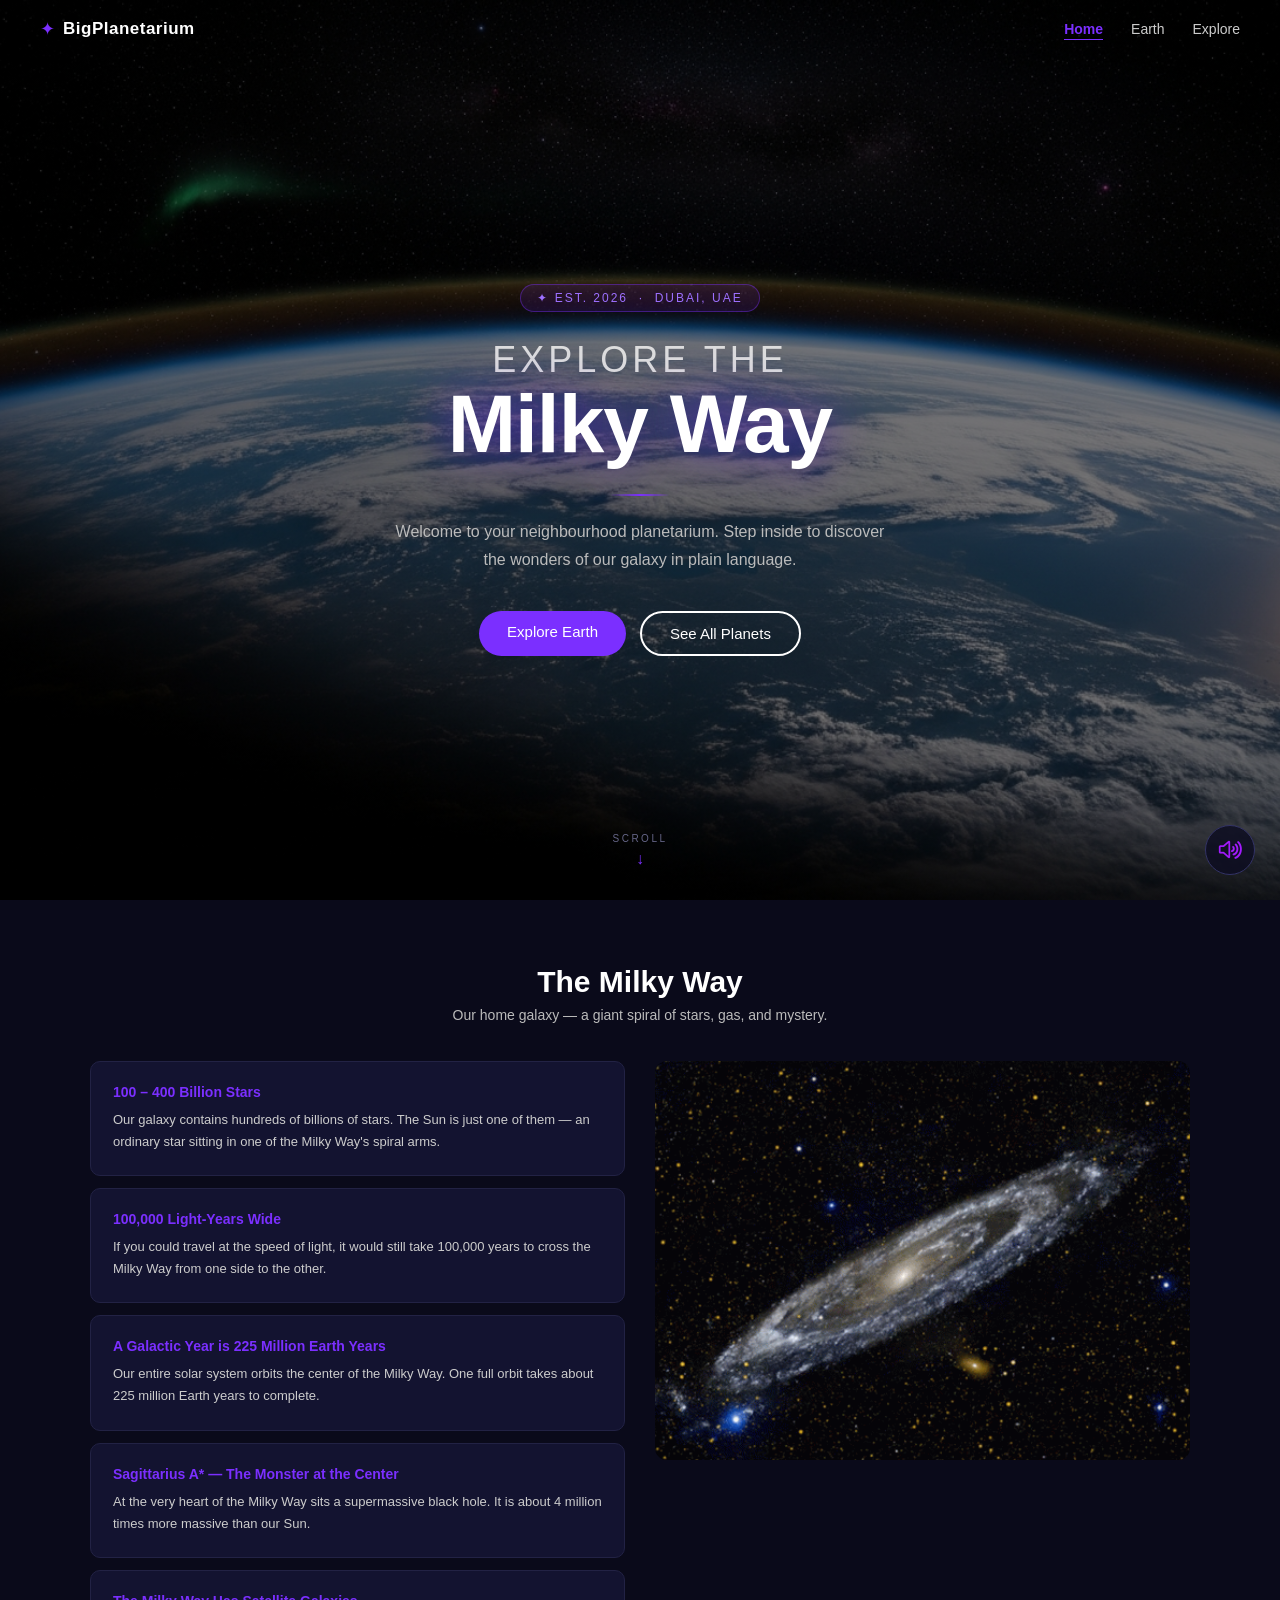
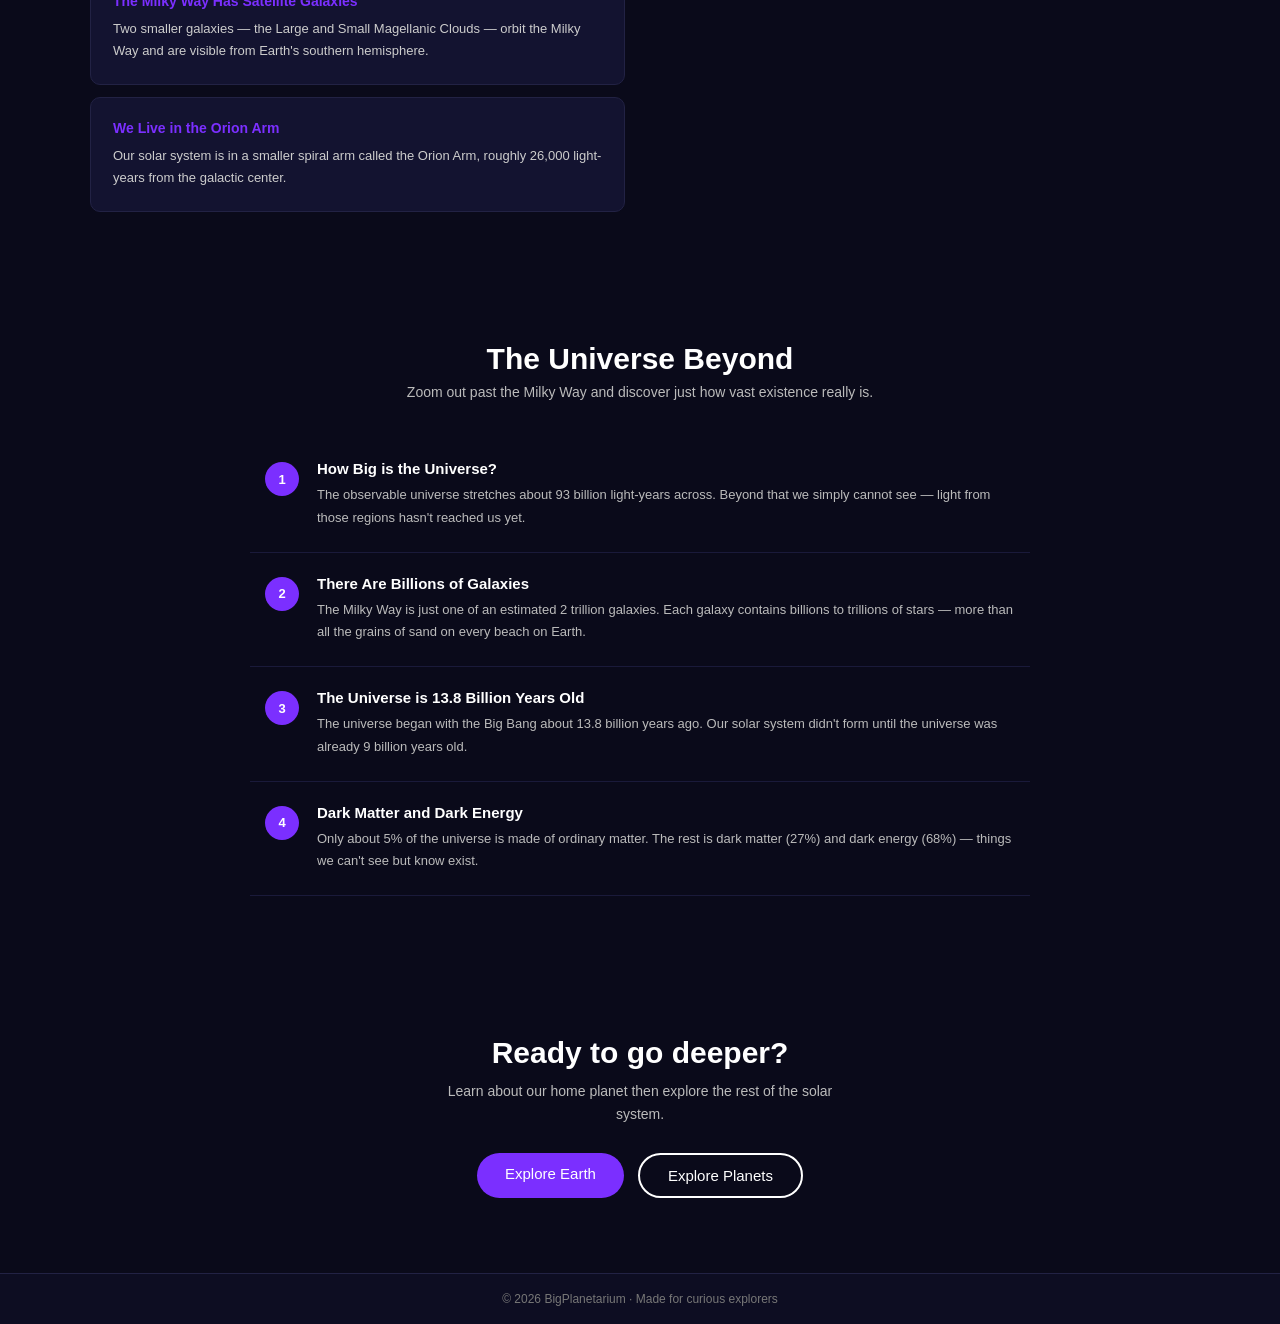
==== index.html @ dd82c8a4 "Add files via upload" ====
<!DOCTYPE html>
<html lang="en">
<head>
  <meta charset="UTF-8">
  <meta name="viewport" content="width=device-width, initial-scale=1.0">
  <meta name="description" content="BigPlanetarium - learn about space and planets">
  <meta name="theme-color" content="#0a0a1a">
  <title>BigPlanetarium</title>
  <link rel="stylesheet" href="style.css">
</head>

<body>

  <!-- Background music that loops continuously -->
  <audio id="bgMusic" loop>
    <source src="Assets/music.mp3" type="audio/mp3">
    Your browser does not support audio playback.
  </audio>

  <!-- Mute button — icon and toggle are handled by music.js -->
  <button id="muteBtn" aria-label="Mute background music"></button>

  <!-- Star canvas sits behind all content -->
  <canvas id="starCanvas" aria-hidden="true"></canvas>

  <!-- Skip link lets keyboard users jump straight past the nav bar -->
  <a class="skip-link" href="#main">Skip to main content</a>

  <!-- Nav starts transparent and goes solid on scroll via scroll.js -->
  <nav aria-label="Main navigation" id="mainNav">
    <a href="index.html" class="logo">
      <span class="logo-icon">✦</span>
      <span class="logo-text">BigPlanetarium</span>
    </a>
    <ul>
      <li><a href="index.html" class="active" aria-current="page">Home</a></li>
      <li><a href="earth.html">Earth</a></li>
      <li><a href="explore.html">Explore</a></li>
    </ul>
  </nav>

  <main id="main">

    <!-- Hero section -->
    <section class="hero" aria-label="Welcome">
      <div class="hero-badge">✦ Est. 2026 &nbsp;·&nbsp; Dubai, UAE</div>

      <!-- Two spans so each title line can be styled independently -->
      <h1 class="hero-title">
        <span class="hero-title-top">Explore the</span>
        <span class="hero-title-bottom">Milky Way</span>
      </h1>

      <div class="hero-divider" aria-hidden="true"></div>

      <p>Welcome to your neighbourhood planetarium. Step inside to discover the wonders of our galaxy in plain language.</p>

      <div class="hero-btns">
        <a href="earth.html" class="btn-purple">Explore Earth</a>
        <a href="explore.html" class="btn-outline">See All Planets</a>
      </div>

      <!-- Bouncing scroll hint nudges users to scroll down -->
      <div class="hero-scroll-hint" aria-hidden="true">
        <span>scroll</span>
        <div class="hero-arrow">↓</div>
      </div>
    </section>

    <!-- Milky Way facts: cards on the left, GIF on the right -->
    <section class="cards-section" aria-labelledby="mw-heading">
      <div class="section-top reveal">
        <h2 id="mw-heading">The Milky Way</h2>
        <p>Our home galaxy — a giant spiral of stars, gas, and mystery.</p>
      </div>

      <div class="mw-layout">

        <div class="mw-cards">
          <article class="card reveal">
            <h3>100 – 400 Billion Stars</h3>
            <p>Our galaxy contains hundreds of billions of stars. The Sun is just one of them — an ordinary star sitting in one of the Milky Way's spiral arms.</p>
          </article>

          <article class="card reveal">
            <h3>100,000 Light-Years Wide</h3>
            <p>If you could travel at the speed of light, it would still take 100,000 years to cross the Milky Way from one side to the other.</p>
          </article>

          <article class="card reveal">
            <h3>A Galactic Year is 225 Million Earth Years</h3>
            <p>Our entire solar system orbits the center of the Milky Way. One full orbit takes about 225 million Earth years to complete.</p>
          </article>

          <article class="card reveal">
            <h3>Sagittarius A* — The Monster at the Center</h3>
            <p>At the very heart of the Milky Way sits a supermassive black hole. It is about 4 million times more massive than our Sun.</p>
          </article>

          <article class="card reveal">
            <h3>The Milky Way Has Satellite Galaxies</h3>
            <p>Two smaller galaxies — the Large and Small Magellanic Clouds — orbit the Milky Way and are visible from Earth's southern hemisphere.</p>
          </article>

          <article class="card reveal">
            <h3>We Live in the Orion Arm</h3>
            <p>Our solar system is in a smaller spiral arm called the Orion Arm, roughly 26,000 light-years from the galactic center.</p>
          </article>
        </div>

        <!-- GIF is sticky so it stays visible while scrolling through the cards -->
        <div class="mw-video reveal">
          <img src="Assets/milkyway.gif" alt="Timelapse of the Milky Way moving across the night sky" class="mw-gif">
        </div>

      </div>
    </section>

    <!-- Universe Beyond facts section -->
    <section class="universe-section" aria-labelledby="uni-heading">
      <div class="section-top reveal">
        <h2 id="uni-heading">The Universe Beyond</h2>
        <p>Zoom out past the Milky Way and discover just how vast existence really is.</p>
      </div>

      <ol class="uni-list">

        <li class="uni-item reveal">
          <div class="num" aria-hidden="true">1</div>
          <div>
            <h3>How Big is the Universe?</h3>
            <p>The observable universe stretches about 93 billion light-years across. Beyond that we simply cannot see — light from those regions hasn't reached us yet.</p>
          </div>
        </li>

        <li class="uni-item reveal">
          <div class="num" aria-hidden="true">2</div>
          <div>
            <h3>There Are Billions of Galaxies</h3>
            <p>The Milky Way is just one of an estimated 2 trillion galaxies. Each galaxy contains billions to trillions of stars — more than all the grains of sand on every beach on Earth.</p>
          </div>
        </li>

        <li class="uni-item reveal">
          <div class="num" aria-hidden="true">3</div>
          <div>
            <h3>The Universe is 13.8 Billion Years Old</h3>
            <p>The universe began with the Big Bang about 13.8 billion years ago. Our solar system didn't form until the universe was already 9 billion years old.</p>
          </div>
        </li>

        <li class="uni-item reveal">
          <div class="num" aria-hidden="true">4</div>
          <div>
            <h3>Dark Matter and Dark Energy</h3>
            <p>Only about 5% of the universe is made of ordinary matter. The rest is dark matter (27%) and dark energy (68%) — things we can't see but know exist.</p>
          </div>
        </li>

      </ol>
    </section>

    <!-- Bottom call to action linking to Earth and Explore pages -->
    <section class="cta reveal" aria-labelledby="cta-heading">
      <h2 id="cta-heading">Ready to go deeper?</h2>
      <p>Learn about our home planet then explore the rest of the solar system.</p>
      <div class="cta-btns">
        <a href="earth.html" class="btn-purple">Explore Earth</a>
        <a href="explore.html" class="btn-outline">Explore Planets</a>
      </div>
    </section>

  </main>

  <footer>
    <p>© 2026 BigPlanetarium · Made for curious explorers</p>
  </footer>

  <!-- Scripts at the bottom so the DOM is fully built before they run -->
  <script src="Scripts/stars.js"></script>
  <script src="Scripts/music.js"></script>
  <script src="Scripts/scroll.js"></script>

</body>
</html>
---- style.css ----
/* style.css — main stylesheet for BigPlanetarium (index, earth, explore) */


/* the reset */

* {
  box-sizing: border-box;
  margin: 0;
  padding: 0;
}


/* the body defaults */

body {
  font-family: Arial, sans-serif;
  background-color: #0a0a1a;
  color: white;
  overflow-x: hidden;
}

/* Stops images from stretching wider than their container */
img {
  max-width: 100%;
}


/* the star canvas background */

#starCanvas {
  position: fixed;
  top: 0;
  left: 0;
  width: 100vw;
  height: 100vh;
  z-index: -1;
  pointer-events: none;
}


/* the skip link */

.skip-link {
  position: absolute;
  top: -60px;
  left: 10px;
  background: #7b2fff;
  color: white;
  padding: 10px 15px;
  border-radius: 6px;
  font-size: 14px;
  text-decoration: none;
  z-index: 9999;
}

/* Drops the skip link into view when the user tabs onto it */
.skip-link:focus {
  top: 10px;
}


/* the navigation bar */

nav {
  background-color: rgba(10, 10, 26, 0);
  padding: 18px 40px;
  display: flex;
  justify-content: space-between;
  align-items: center;
  position: fixed;
  top: 0;
  left: 0;
  right: 0;
  z-index: 100;
  transition: background-color 0.4s ease, border-bottom 0.4s ease, padding 0.3s ease;
  border-bottom: 1px solid transparent;
}

/* Added by scroll.js after 50 px of scroll — frosted-glass solid nav */
nav.scrolled {
  background-color: rgba(10, 10, 26, 0.96);
  border-bottom: 1px solid #222244;
  padding: 12px 40px;
  backdrop-filter: blur(12px);
  -webkit-backdrop-filter: blur(12px);
}

/* Logo link — flex row holding the spinning star icon and site name */
.logo {
  color: white;
  text-decoration: none;
  display: flex;
  align-items: center;
  gap: 8px;
}

/* The ✦ icon spins continuously via the spinStar keyframe */
.logo-icon {
  font-size: 18px;
  color: #7b2fff;
  display: inline-block;
  animation: spinStar 8s linear infinite;
}

.logo-text {
  font-size: 17px;
  font-weight: bold;
  letter-spacing: 0.5px;
}

/* Full 360° rotation looping forever */
@keyframes spinStar {
  from { transform: rotate(0deg); }
  to   { transform: rotate(360deg); }
}

/* Nav links in a horizontal row */
nav ul {
  list-style: none;
  display: flex;
  gap: 28px;
}

/* relative positioning lets the ::after underline be placed relative to each link */
nav ul a {
  color: #cccccc;
  text-decoration: none;
  font-size: 14px;
  position: relative;
  padding-bottom: 3px;
  transition: color 0.2s;
}

/* Animated underline — grows from width 0 to 100% on hover */
nav ul a::after {
  content: "";
  position: absolute;
  bottom: 0;
  left: 0;
  width: 0;
  height: 1px;
  background: #7b2fff;
  transition: width 0.25s ease;
}

nav ul a:hover {
  color: white;
}

nav ul a:hover::after {
  width: 100%;
}

/* Highlights the current page link in purple */
nav ul a.active {
  color: #7b2fff;
  font-weight: bold;
}

/* Active link always shows its underline at full width */
nav ul a.active::after {
  width: 100%;
}

/* Visible focus ring so keyboard users can see which link is focused */
nav ul a:focus {
  outline: 2px solid #7b2fff;
  outline-offset: 3px;
  border-radius: 3px;
}


/* the hero section */

.hero {
  width: 100%;
  min-height: 100vh;
  background-image:
    linear-gradient(rgba(0,0,0,0.5), rgba(0,0,0,0.5)),
    url("Assets/download.png");
  background-size: cover;
  background-position: center;
  display: flex;
  flex-direction: column;
  justify-content: center;
  align-items: center;
  text-align: center;
  padding: 120px 20px 80px;
  position: relative; /* allows the scroll hint to be pinned inside this section */
}

/* Small pill-shaped label sitting above the main heading */
.hero-badge {
  font-size: 12px;
  letter-spacing: 2px;
  text-transform: uppercase;
  color: #9d70ff;
  border: 1px solid rgba(123, 47, 255, 0.4);
  background-color: rgba(123, 47, 255, 0.12);
  padding: 6px 16px;
  border-radius: 20px;
  margin-bottom: 28px;
  animation: fadeIn 0.8s ease;
}

/* Wraps both title lines and tightens line-height for an editorial look */
.hero-title {
  display: flex;
  flex-direction: column;
  align-items: center;
  margin-bottom: 24px;
  line-height: 1.1;
}

/* Smaller "Explore the" line above the main title */
.hero-title-top {
  font-size: 36px;
  font-weight: 400;
  color: #dddddd;
  letter-spacing: 4px;
  text-transform: uppercase;
  animation: fadeIn 1s ease;
}

/* Large "Milky Way" title with a soft purple glow text-shadow */
.hero-title-bottom {
  font-size: 82px;
  font-weight: 800;
  color: white;
  letter-spacing: -1px;
  text-shadow:
    0 0 40px rgba(123, 47, 255, 0.5),
    0 0 80px rgba(123, 47, 255, 0.2);
  animation: fadeIn 1.2s ease;
}

/* Short gradient line between the title and paragraph */
.hero-divider {
  width: 60px;
  height: 2px;
  background: linear-gradient(to right, transparent, #7b2fff, transparent);
  margin-bottom: 22px;
  animation: fadeIn 1.4s ease;
}

.hero p {
  font-size: 16px;
  color: #bbbbbb;
  max-width: 500px;
  line-height: 1.8;
  margin-bottom: 36px;
  animation: fadeIn 1.6s ease;
}

/* flex-wrap lets the two buttons stack on narrow screens */
.hero-btns {
  display: flex;
  gap: 14px;
  flex-wrap: wrap;
  justify-content: center;
  animation: fadeIn 1.8s ease;
}

/* Pinned to the bottom-centre of the hero; translateX(-50%) corrects the left: 50% offset */
.hero-scroll-hint {
  position: absolute;
  bottom: 32px;
  left: 50%;
  transform: translateX(-50%);
  display: flex;
  flex-direction: column;
  align-items: center;
  gap: 6px;
  animation: fadeIn 2.2s ease;
}

.hero-scroll-hint span {
  font-size: 10px;
  letter-spacing: 2.5px;
  text-transform: uppercase;
  color: #666688;
}

/* Bouncing arrow that draws the eye toward scrolling */
.hero-arrow {
  font-size: 16px;
  color: #7b2fff;
  animation: bounce 1.8s ease-in-out infinite;
}

@keyframes bounce {
  0%, 100% { transform: translateY(0); }
  50%       { transform: translateY(7px); }
}

/* Primary filled button with a pulsing purple glow */
.btn-purple {
  background-color: #7b2fff;
  color: white;
  padding: 12px 28px;
  border-radius: 25px;
  font-size: 15px;
  text-decoration: none;
  display: inline-block;
  animation: fadeIn 2s ease, glow 3s ease-in-out infinite;
}

.btn-purple:hover {
  background-color: #9955ff;
}

/* High-contrast focus ring for keyboard and switch-access users */
.btn-purple:focus {
  outline: 2px solid white;
  outline-offset: 4px;
}

/* Secondary ghost button that inverts colours on hover */
.btn-outline {
  background: transparent;
  color: white;
  border: 2px solid white;
  padding: 12px 28px;
  border-radius: 25px;
  font-size: 15px;
  text-decoration: none;
  display: inline-block;
  transition: 0.3s;
}

.btn-outline:hover {
  background-color: white;
  color: #0a0a1a;
}

.btn-outline:focus {
  outline: 2px solid #7b2fff;
  outline-offset: 4px;
}


/* the shared section heading */

.section-top {
  text-align: center;
  margin-bottom: 38px;
}

.section-top h2 {
  font-size: 30px;
  margin-bottom: 8px;
}

/* #bbbbbb meets WCAG AA contrast ratio against the dark background */
.section-top p {
  font-size: 14px;
  color: #bbbbbb;
}


/* the milky way cards section */

.cards-section {
  padding: 65px 80px;
  background-color: transparent;
}

/* GIF fills its column with rounded corners to match the card style */
.mw-gif {
  width: 100%;
  border-radius: 12px;
}

/* Outer flex container for the two-column card/GIF layout */
.mw-layout {
  display: flex;
  gap: 30px;
  max-width: 1100px;
  margin: 0 auto;
  align-items: flex-start;
}

/* Left column that stacks the fact cards vertically */
.mw-cards {
  flex: 1;
  display: flex;
  flex-direction: column;
  gap: 12px;
}

/* Sticky right column — stays in view while the user scrolls past the cards */
.mw-video {
  flex: 1;
  position: sticky;
  top: 80px;
}

.mw-video video {
  width: 100%;
  border-radius: 12px;
  background-color: #111;
}

/* Individual fact card — starts invisible and animates in via fadeUp */
.card {
  background-color: #131330;
  border: 1px solid #222244;
  border-radius: 10px;
  padding: 22px;
  animation: fadeUp 0.7s ease forwards;
  opacity: 0;
}

.card h3 {
  color: #7b2fff;
  font-size: 14px;
  margin-bottom: 9px;
}

/* #cccccc meets WCAG AA contrast against the dark card background */
.card p {
  font-size: 13px;
  color: #cccccc;
  line-height: 1.7;
}

/* Staggered delays so cards cascade in one after another */
.card:nth-child(1) { animation-delay: 0.1s; }
.card:nth-child(2) { animation-delay: 0.2s; }
.card:nth-child(3) { animation-delay: 0.3s; }
.card:nth-child(4) { animation-delay: 0.4s; }
.card:nth-child(5) { animation-delay: 0.5s; }
.card:nth-child(6) { animation-delay: 0.6s; }


/* the mute button */

#muteBtn {
  position: fixed;
  bottom: 25px;
  right: 25px;
  background-color: rgba(13, 13, 34, 0.85);
  border: 1px solid #333366;
  color: white;
  width: 50px;
  height: 50px;
  border-radius: 50%;
  cursor: pointer;
  z-index: 999;
  display: flex;
  align-items: center;
  justify-content: center;
  transition: background-color 0.2s;
  padding: 8px;
  overflow: hidden;
}

/* overflow: hidden on #muteBtn clips the icon image to the circle */
#muteBtn img {
  width: 100%;
  height: 100%;
  object-fit: contain;
  transition: opacity 0.2s; /* smooth swap between mute and unmute icons */
}

/* Purple background on hover to signal the button is clickable */
#muteBtn:hover {
  background-color: #7b2fff;
}

#muteBtn:focus {
  outline: 2px solid #7b2fff;
  outline-offset: 3px;
}

/* :focus-visible shows the ring for keyboard users but not mouse clicks */
#muteBtn:focus-visible {
  outline: 2px solid white;
  outline-offset: 3px;
}


/* the responsive overrides (768px and below) */

@media (max-width: 768px) {

  /* Milky Way cards and GIF stack into a single column */
  .mw-layout {
    flex-direction: column;
  }

  /* Planet buttons and info box stack into a single column */
  .planets-wrap {
    flex-direction: column;
  }

  /* Earth fact cards and photo stack into a single column */
  .earth-body {
    flex-direction: column;
  }

  /* Reduces horizontal padding to fill the narrow viewport */
  .cards-section,
  .universe-section,
  .planets-section,
  .video-bit {
    padding: 40px 20px;
  }

  .earth-body {
    padding: 30px 20px;
  }

  /* Shrinks the hero heading so it doesn't overflow on small screens */
  .hero h1 {
    font-size: 32px;
  }

  /* Resets sticky positioning on mobile to avoid the GIF overlapping content */
  .mw-video {
    position: static;
  }

  /* Earth photo fills the full column width on mobile */
  .earth-right {
    width: 100%;
  }

}


/* the universe beyond section */

.universe-section {
  padding: 65px 80px;
  background-color: transparent;
}

/* Removes default browser numbering — we supply our own styled circles */
.uni-list {
  list-style: none;
  max-width: 780px;
  margin: 0 auto;
}

/* Each item fades up on load; align-items: flex-start keeps the number at the top */
.uni-item {
  display: flex;
  gap: 18px;
  align-items: flex-start;
  padding: 22px 15px;
  border-bottom: 1px solid #1a1a3a;
  animation: fadeUp 0.6s ease forwards;
  opacity: 0;
}

/* Staggered delays so items appear one after another */
.uni-item:nth-child(1) { animation-delay: 0.1s; }
.uni-item:nth-child(2) { animation-delay: 0.25s; }
.uni-item:nth-child(3) { animation-delay: 0.4s; }
.uni-item:nth-child(4) { animation-delay: 0.55s; }

/* Purple circle number badge; min-width stops it squashing on font scale-up */
.num {
  background-color: #7b2fff;
  min-width: 34px;
  height: 34px;
  border-radius: 50%;
  display: flex;
  align-items: center;
  justify-content: center;
  font-size: 13px;
  font-weight: bold;
  margin-top: 2px;
}

.uni-item h3 {
  font-size: 15px;
  margin-bottom: 7px;
}

.uni-item p {
  font-size: 13px;
  color: #bbbbbb;
  line-height: 1.75;
}


/* the call to action section */

.cta {
  padding: 75px 20px;
  text-align: center;
  background-color: transparent;
}

.cta h2 {
  font-size: 30px;
  margin-bottom: 10px;
}

/* max-width and auto margins stop the paragraph stretching too wide */
.cta p {
  color: #bbbbbb;
  font-size: 14px;
  margin-bottom: 28px;
  max-width: 420px;
  margin-left: auto;
  margin-right: auto;
  line-height: 1.6;
}

.cta-btns {
  display: flex;
  justify-content: center;
  gap: 14px;
  flex-wrap: wrap;
}


/* the footer */

footer {
  background-color: #0d0d22;
  text-align: center;
  padding: 18px;
  font-size: 12px;
  color: #777777;
  border-top: 1px solid #222244;
}


/* the earth page */

/* Centred page header; padding-top clears the fixed nav bar */
.page-header {
  text-align: center;
  padding: 55px 20px 25px;
  background-color: transparent;
  animation: fadeUp 0.8s ease;
}

.page-header h1 {
  font-size: 38px;
  margin-bottom: 13px;
}

.page-header p {
  font-size: 15px;
  color: #bbbbbb;
  max-width: 580px;
  margin: 0 auto;
  line-height: 1.7;
}

/* Two-column flex row; flex-wrap: wrap collapses columns on narrow screens */
.earth-body {
  display: flex;
  gap: 20px;
  padding: 38px 75px;
  background-color: transparent;
  align-items: center;
  flex-wrap: wrap;
  justify-content: center;
}

/* Left column holding the Key Facts and Fun Facts cards */
.earth-left {
  flex: 1;
  min-width: 270px;
  max-width: 480px;
  display: flex;
  flex-direction: column;
  gap: 18px;
}

/* Fixed-width right column; flex: 0 0 auto stops it growing or shrinking */
.earth-right {
  flex: 0 0 auto;
  width: 320px;
  display: flex;
  justify-content: center;
}

/* Floating Earth photo with a purple glow shadow */
.earth-right img {
  width: 100%;
  border-radius: 12px;
  box-shadow: 0 0 28px rgba(123, 47, 255, 0.3);
  animation: float 5s ease-in-out infinite;
}

/* Dark card used for the Key Facts and Fun Facts panels */
.info-card {
  background-color: #131330;
  border: 1px solid #222244;
  border-radius: 5px;
  padding: 22px;
}

.info-card h2 {
  font-size: 17px;
  margin-bottom: 13px;
}

.info-card p {
  font-size: 13px;
  color: #cccccc;
  line-height: 1.8;
  margin-bottom: 6px;
}

/* Removes default browser bullets so we can use our own ::before bullet */
.info-card ul {
  list-style: none;
  padding: 0;
}

.info-card ul li {
  font-size: 13px;
  color: #cccccc;
  padding: 5px 0;
  line-height: 1.5;
}

/* Purple bullet inserted via ::before keeps the markup clean */
.info-card ul li::before {
  content: "• ";
  color: #7b2fff;
}

/* Section that wraps the embedded YouTube video */
.video-bit {
  padding: 45px 75px;
  background-color: transparent;
  text-align: center;
}

.video-bit h2 {
  font-size: 20px;
  margin-bottom: 18px;
}

/* padding-bottom: 56.25% creates a responsive 16:9 container (9/16 × 100) */
.vid-wrap {
  position: relative;
  padding-bottom: 56.25%;
  height: 0;
  max-width: 80%;
  margin: 0 auto;
}

.vid-wrap iframe {
  position: absolute;
  top: 0;
  left: 0;
  width: 100%;
  height: 100%;
  border: none;
  border-radius: 10px;
}


/* the explore / planets page */

.planets-section {
  padding: 45px 55px;
  background-color: transparent;
}

/* align-items: flex-start stops the info box stretching to the full column height */
.planets-wrap {
  display: flex;
  gap: 28px;
  max-width: 1080px;
  margin: 0 auto;
  align-items: flex-start;
}

/* Left column takes twice as much space as the info box (flex: 2 vs flex: 1) */
.planets-left {
  flex: 2;
}

/* Sub-heading with horizontal lines drawn by ::before and ::after pseudo-elements */
.row-heading {
  display: flex;
  align-items: center;
  gap: 10px;
  font-size: 14px;
  font-weight: bold;
  margin: 8px 0 18px;
}

.row-heading::before,
.row-heading::after {
  content: "";
  flex: 1;
  height: 1px;
  background: rgba(255,255,255,0.3);
}

/* Horizontal row of planet buttons; flex-wrap allows a second line on narrow screens */
.planet-row {
  display: flex;
  justify-content: space-between;
  margin-bottom: 25px;
  flex-wrap: wrap;
  gap: 8px;
}

/* <button> instead of <div> so it's keyboard-focusable out of the box */
.planet-btn {
  background: none;
  border: none;
  color: white;
  cursor: pointer;
  text-align: center;
  width: 105px;
}

.planet-btn:focus {
  outline: 2px solid #7b2fff;
  outline-offset: 4px;
  border-radius: 8px;
}

/* Circular planet images that gently bob with the float animation */
.planet-btn img {
  width: 105px;
  height: 105px;
  border-radius: 50%;
  display: block;
  margin: 0 auto;
  object-fit: cover;
  transition: transform 0.3s;
  animation: float 4s ease-in-out infinite;
}

/* Slightly different durations so the planets don't all bob in sync */
.planet-btn:nth-child(1) img { animation-duration: 3.8s; }
.planet-btn:nth-child(2) img { animation-duration: 4.4s; }
.planet-btn:nth-child(3) img { animation-duration: 4.1s; }
.planet-btn:nth-child(4) img { animation-duration: 4.7s; }

/* Slight scale-up on hover gives tactile click feedback */
.planet-btn img:hover {
  transform: scale(1.12);
}

.planet-btn p {
  margin-top: 7px;
  font-size: 13px;
}

/* Selected planet label turns purple to show which one is active */
.planet-btn.active p {
  color: #7b2fff;
  font-weight: bold;
}

/* Right-hand info box updated by showPlanet() in script.js */
.info-box {
  flex: 1;
  background-color: #131330;
  border: 1px solid #222244;
  border-radius: 14px;
  padding: 22px;
  text-align: center;
  min-height: 370px;
}

.info-box h3 {
  font-size: 14px;
  color: #aaaaaa;
  margin-bottom: 8px;
}

.info-box img {
  width: 115px;
  height: 115px;
  border-radius: 50%;
  object-fit: cover;
  display: block;
  margin: 8px auto;
}

.info-box h2 {
  font-size: 21px;
  letter-spacing: 2px;
  margin: 8px 0;
}

.info-box p {
  font-size: 13px;
  color: #bbbbbb;
  line-height: 1.7;
}

/* Re-added and removed by script.js to replay the fade each time a planet is clicked */
.pop {
  animation: fadeIn 0.35s ease;
}


/* the page header padding fix */

.page-header {
  padding-top: 100px;
}


/* the scroll reveal animations */

/* Initial state: invisible and shifted 32 px downward */
.reveal {
  opacity: 0;
  transform: translateY(32px);
  transition: opacity 0.65s ease, transform 0.65s ease;
}

/* Final state added by scroll.js when the element enters the viewport */
.reveal.visible {
  opacity: 1;
  transform: translateY(0);
}

/* Each sibling animates 100 ms after the previous one for a cascade effect */
.reveal:nth-child(2) { transition-delay: 0.1s; }
.reveal:nth-child(3) { transition-delay: 0.2s; }
.reveal:nth-child(4) { transition-delay: 0.3s; }
.reveal:nth-child(5) { transition-delay: 0.4s; }
.reveal:nth-child(6) { transition-delay: 0.5s; }
.reveal:nth-child(7) { transition-delay: 0.6s; }


/* the keyframe animation definitions */

/* Simple opacity fade from invisible to fully visible */
@keyframes fadeIn {
  from { opacity: 0; }
  to   { opacity: 1; }
}

/* Fades in while rising 25 px — used on cards and list items */
@keyframes fadeUp {
  from {
    opacity: 0;
    transform: translateY(25px);
  }
  to {
    opacity: 1;
    transform: translateY(0);
  }
}

/* Gentle up-and-down oscillation used on planet and Earth images */
@keyframes float {
  0%   { transform: translateY(0); }
  50%  { transform: translateY(-7px); }
  100% { transform: translateY(0); }
}

/* Pulsing box-shadow glow on the primary hero button */
@keyframes glow {
  0%   { box-shadow: 0 0 0 rgba(123,47,255,0.4); }
  50%  { box-shadow: 0 0 16px rgba(123,47,255,0.7); }
  100% { box-shadow: 0 0 0 rgba(123,47,255,0.4); }
}


/* the planet comparison section */

.compare-section {
  padding: 60px 55px;
  background-color: transparent;
}

/* max-width centres the comparison tool on wide screens */
.compare-inner {
  max-width: 800px;
  margin: 0 auto;
}

/* Dropdowns, VS badge, and Compare button in a flex row; flex-wrap: wrap stacks on mobile */
.compare-controls {
  display: flex;
  align-items: center;
  justify-content: center;
  gap: 16px;
  flex-wrap: wrap;
  margin: 32px 0;
}

/* Dark-themed dropdowns; appearance: none removes the default browser arrow */
.compare-controls select {
  background-color: #131330;
  color: white;
  border: 1px solid #333366;
  border-radius: 8px;
  padding: 10px 14px;
  font-size: 14px;
  cursor: pointer;
  flex: 1;
  min-width: 160px;
  max-width: 220px;
  appearance: none;
  -webkit-appearance: none; /* required for Safari */
  background-image: url("data:image/svg+xml,%3Csvg xmlns='http://www.w3.org/2000/svg' width='12' height='8' viewBox='0 0 12 8'%3E%3Cpath d='M1 1l5 5 5-5' stroke='%237b2fff' stroke-width='2' fill='none'/%3E%3C/svg%3E");
  background-repeat: no-repeat;
  background-position: right 12px center;
  padding-right: 34px; /* stops text running under the custom arrow icon */
}

.compare-controls select:focus {
  outline: 2px solid #7b2fff;
  outline-offset: 2px;
  border-color: #7b2fff;
}

/* Small circular VS badge between the two dropdowns */
.compare-vs {
  font-size: 13px;
  font-weight: bold;
  color: #7b2fff;
  background-color: #1a1a3a;
  border: 1px solid #333366;
  border-radius: 50%;
  width: 36px;
  height: 36px;
  display: flex;
  align-items: center;
  justify-content: center;
  flex-shrink: 0; /* prevents the badge narrowing when space is tight */
}

/* Compare button reuses .btn-purple; flex-shrink: 0 stops it being squeezed */
.compare-btn {
  flex-shrink: 0;
  cursor: pointer;
  border: none;
}

/* Hidden by default; shown and animated by runComparison() in script.js */
#compareResults {
  margin-top: 30px;
  background-color: #131330;
  border: 1px solid #222244;
  border-radius: 14px;
  padding: 28px;
}

/* Header row showing planet names and images above the comparison table */
.compare-headers {
  display: flex;
  justify-content: space-between;
  margin-bottom: 20px;
}

/* Left planet header — content aligns to the left */
.compare-planet-header {
  display: flex;
  flex-direction: column;
  align-items: flex-start;
  gap: 8px;
}

/* Right planet header mirrors the left, aligning content to the right */
.compare-planet-header--right {
  align-items: flex-end;
  text-align: right;
}

/* Circular floating planet thumbnail in the comparison header */
.compare-planet-header img {
  width: 60px;
  height: 60px;
  border-radius: 50%;
  object-fit: cover;
  animation: float 4s ease-in-out infinite;
}

.compare-planet-header p {
  font-size: 13px;
  font-weight: bold;
  letter-spacing: 1.5px;
  color: #7b2fff;
}

/* border-collapse: collapse removes the double border between adjacent cells */
.compare-table {
  width: 100%;
  border-collapse: collapse;
}

/* Subtle dividing line between rows */
.compare-table tr {
  border-bottom: 1px solid #1e1e40;
}

/* Last row has no bottom border to avoid a redundant line at the table edge */
.compare-table tr:last-child {
  border-bottom: none;
}

.compare-table td {
  padding: 11px 8px;
  font-size: 13px;
  color: #cccccc;
  vertical-align: middle;
}

/* Middle column shows the stat label (e.g. "Diameter") in small uppercase */
.compare-table td.stat-label {
  text-align: center;
  color: #888899;
  font-size: 11px;
  text-transform: uppercase;
  letter-spacing: 0.8px;
  width: 38%;
}

/* Left data column (Planet A) */
.compare-table td:first-child {
  text-align: left;
  width: 31%;
}

/* Right data column (Planet B) */
.compare-table td:last-child {
  text-align: right;
  width: 31%;
}

/* Soft purple row highlight on hover makes wide rows easier to read */
.compare-table tr:hover td {
  background-color: rgba(123, 47, 255, 0.07);
}


/* the responsive hero title (768px and below) */

@media (max-width: 768px) {

  .hero-title-top {
    font-size: 22px;
  }

  .hero-title-bottom {
    font-size: 52px;
  }

  /* Stacks all multi-column layouts into a single column */
  .mw-layout, .planets-wrap, .earth-body {
    flex-direction: column;
  }

  .cards-section, .universe-section, .planets-section {
    padding: 40px 20px;
  }

  /* Extra bottom padding stops the scroll hint arrow overlapping the next section */
  .hero {
    padding-bottom: 100px;
  }

  .mw-video {
    position: static;
  }

  .earth-body {
    padding: 30px 20px;
  }

  .earth-right {
    width: 100%;
  }

}


/* RESPONSIVE — TABLET screens 600px to 900px wide */

@media (max-width: 900px) {

  /* stack milky way cards and gif vertically */
  .mw-layout {
    flex-direction: column;
  }

  /* unstick the gif so it doesnt get stuck mid-scroll */
  .mw-video {
    position: static;
  }

  /* reduce side padding on sections */
  .cards-section,
  .universe-section {
    padding: 50px 30px;
  }

  /* stack earth facts and photo vertically */
  .earth-body {
    flex-direction: column;
    padding: 30px 30px;
    align-items: center;
  }

  .earth-right {
    width: 100%;
    max-width: 420px;
  }

  /* stack planet buttons and info box vertically */
  .planets-wrap {
    flex-direction: column;
  }

  .planets-section {
    padding: 35px 30px;
  }

  /* make video take full width */
  .vid-wrap {
    max-width: 100%;
  }

  .video-bit {
    padding: 35px 30px;
  }

  /* compare section */
  .compare-section {
    padding: 40px 30px;
  }

  /* stack compare dropdowns vertically */
  .compare-controls {
    flex-direction: column;
    align-items: center;
    gap: 12px;
  }

  .compare-vs {
    margin: 0;
  }

}


/* RESPONSIVE — MOBILE screens under 600px wide */

@media (max-width: 600px) {

  /* smaller hero title on phones */
  .hero-title-top {
    font-size: 28px;
  }

  .hero-title-bottom {
    font-size: 42px;
  }

  .hero p {
    font-size: 14px;
    padding: 0 10px;
  }

  /* stack hero buttons vertically */
  .hero-btns {
    flex-direction: column;
    align-items: center;
    gap: 12px;
  }

  /* shrink nav on small screens */
  nav {
    padding: 12px 18px;
  }

  .logo-text {
    font-size: 14px;
  }

  nav ul {
    gap: 14px;
  }

  nav ul a {
    font-size: 12px;
  }

  /* reduce all section padding */
  .cards-section,
  .universe-section {
    padding: 40px 15px;
  }

  .earth-body {
    padding: 25px 15px;
  }

  .planets-section {
    padding: 25px 15px;
  }

  .video-bit {
    padding: 30px 15px;
  }

  .compare-section {
    padding: 30px 15px;
  }

  /* smaller planet buttons on phones */
  .planet-btn {
    width: 68px;
  }

  .planet-btn img {
    width: 68px;
    height: 68px;
  }

  .planet-btn p {
    font-size: 11px;
  }

  /* center planet rows on small screens */
  .planet-row {
    justify-content: center;
    gap: 10px;
  }

  /* smaller page headers */
  .page-header h1 {
    font-size: 28px;
  }

  .page-header p {
    font-size: 13px;
  }

  /* stack cta buttons */
  .cta-btns {
    flex-direction: column;
    align-items: center;
    gap: 12px;
  }

  /* section heading smaller */
  .section-top h2 {
    font-size: 24px;
  }

  /* universe items tighter */
  .uni-item {
    gap: 12px;
    padding: 16px 8px;
  }

  .num {
    min-width: 28px;
    height: 28px;
    font-size: 11px;
  }

  /* move mute button so it doesnt block content */
  #muteBtn {
    bottom: 15px;
    right: 15px;
    width: 40px;
    height: 40px;
  }

  /* compare table scrolls sideways if too wide */
  .compare-table {
    display: block;
    overflow-x: auto;
  }

  /* compare controls stack on phone */
  .compare-controls {
    flex-direction: column;
    align-items: center;
  }

  .compare-controls select {
    width: 100%;
    max-width: 280px;
  }

  /* compare planet headers stack */
  .compare-headers {
    flex-direction: column;
    align-items: center;
    gap: 15px;
  }

  /* universe beyond items text smaller */
  .uni-item h3 {
    font-size: 14px;
  }

  .uni-item p {
    font-size: 12px;
  }

}


/* ACCESSIBILITY — REDUCED MOTION respects users who have turned off animations in their device accessibility settings */

@media (prefers-reduced-motion: reduce) {

  /* turn off all animations and transitions */
  *, *::before, *::after {
    animation: none !important;
    transition: none !important;
  }

  /* make reveal elements visible immediately without animating */
  .reveal {
    opacity: 1;
    transform: none;
  }

}
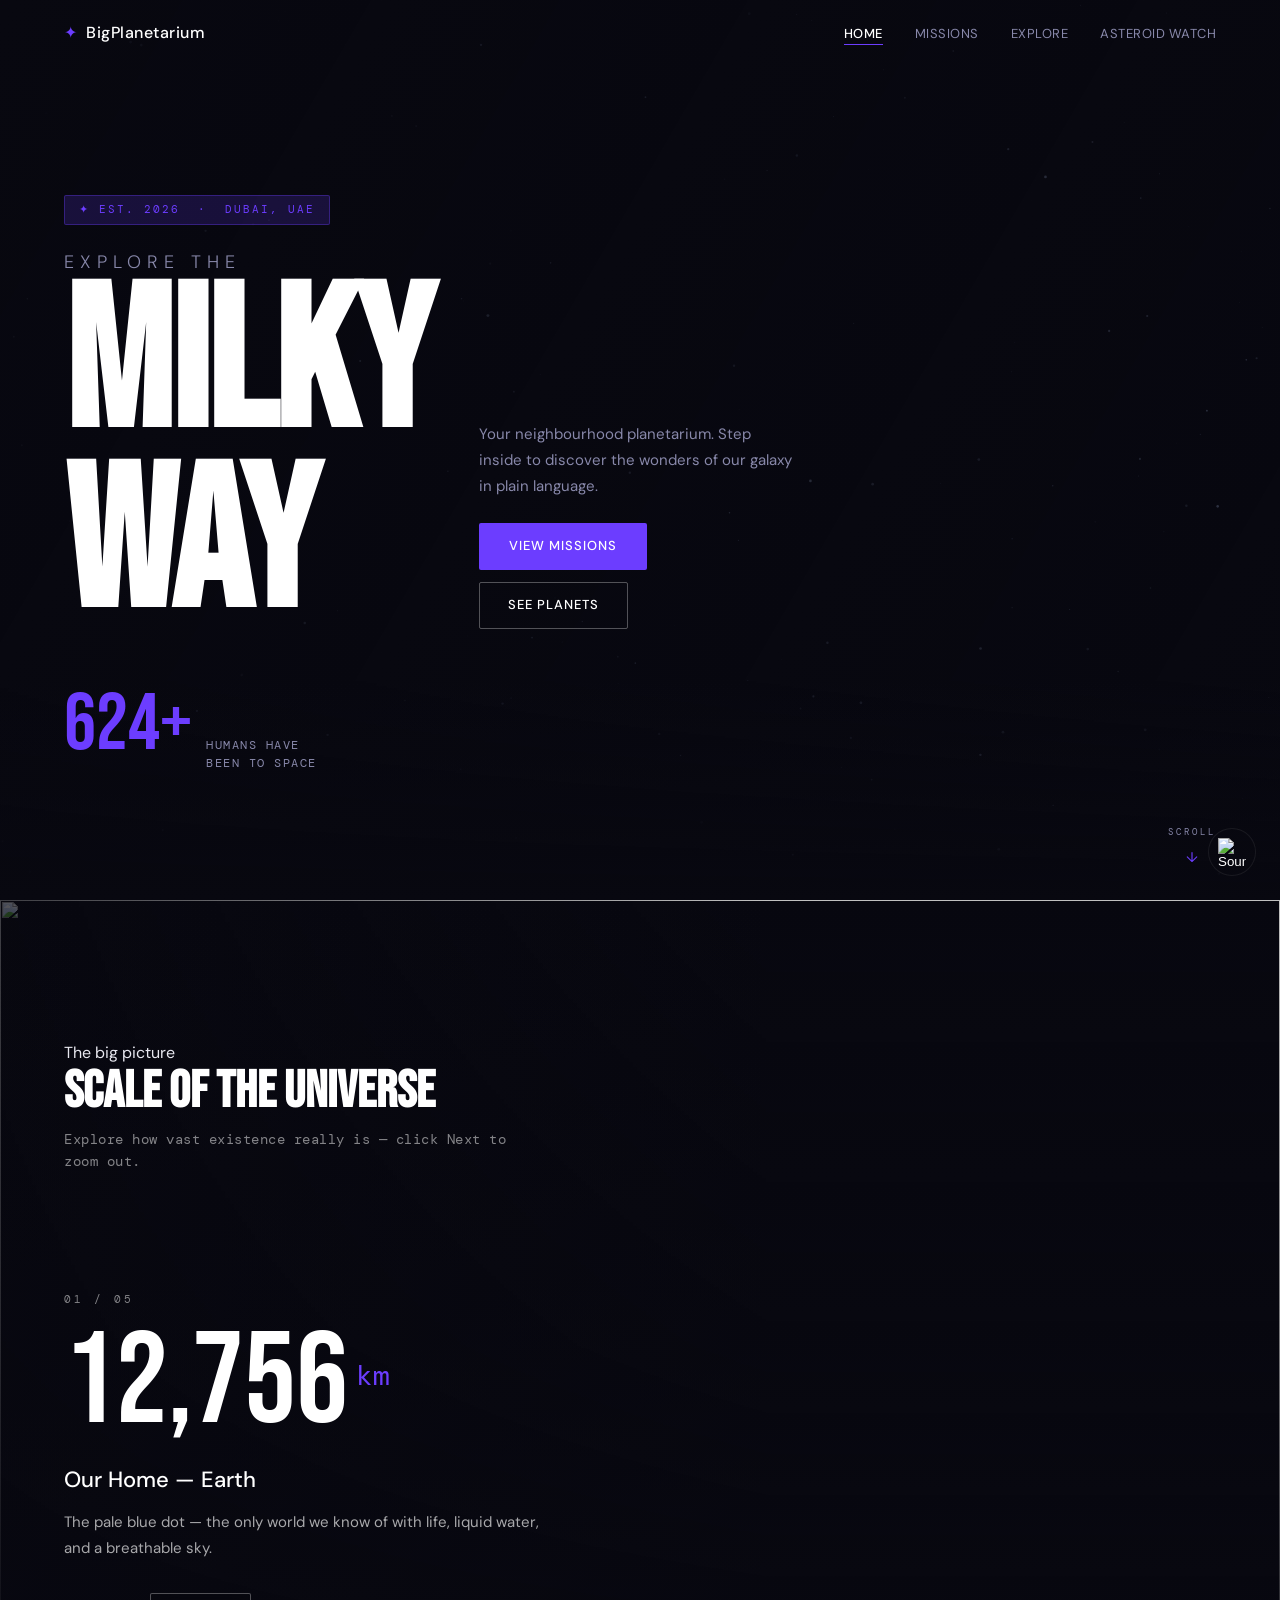
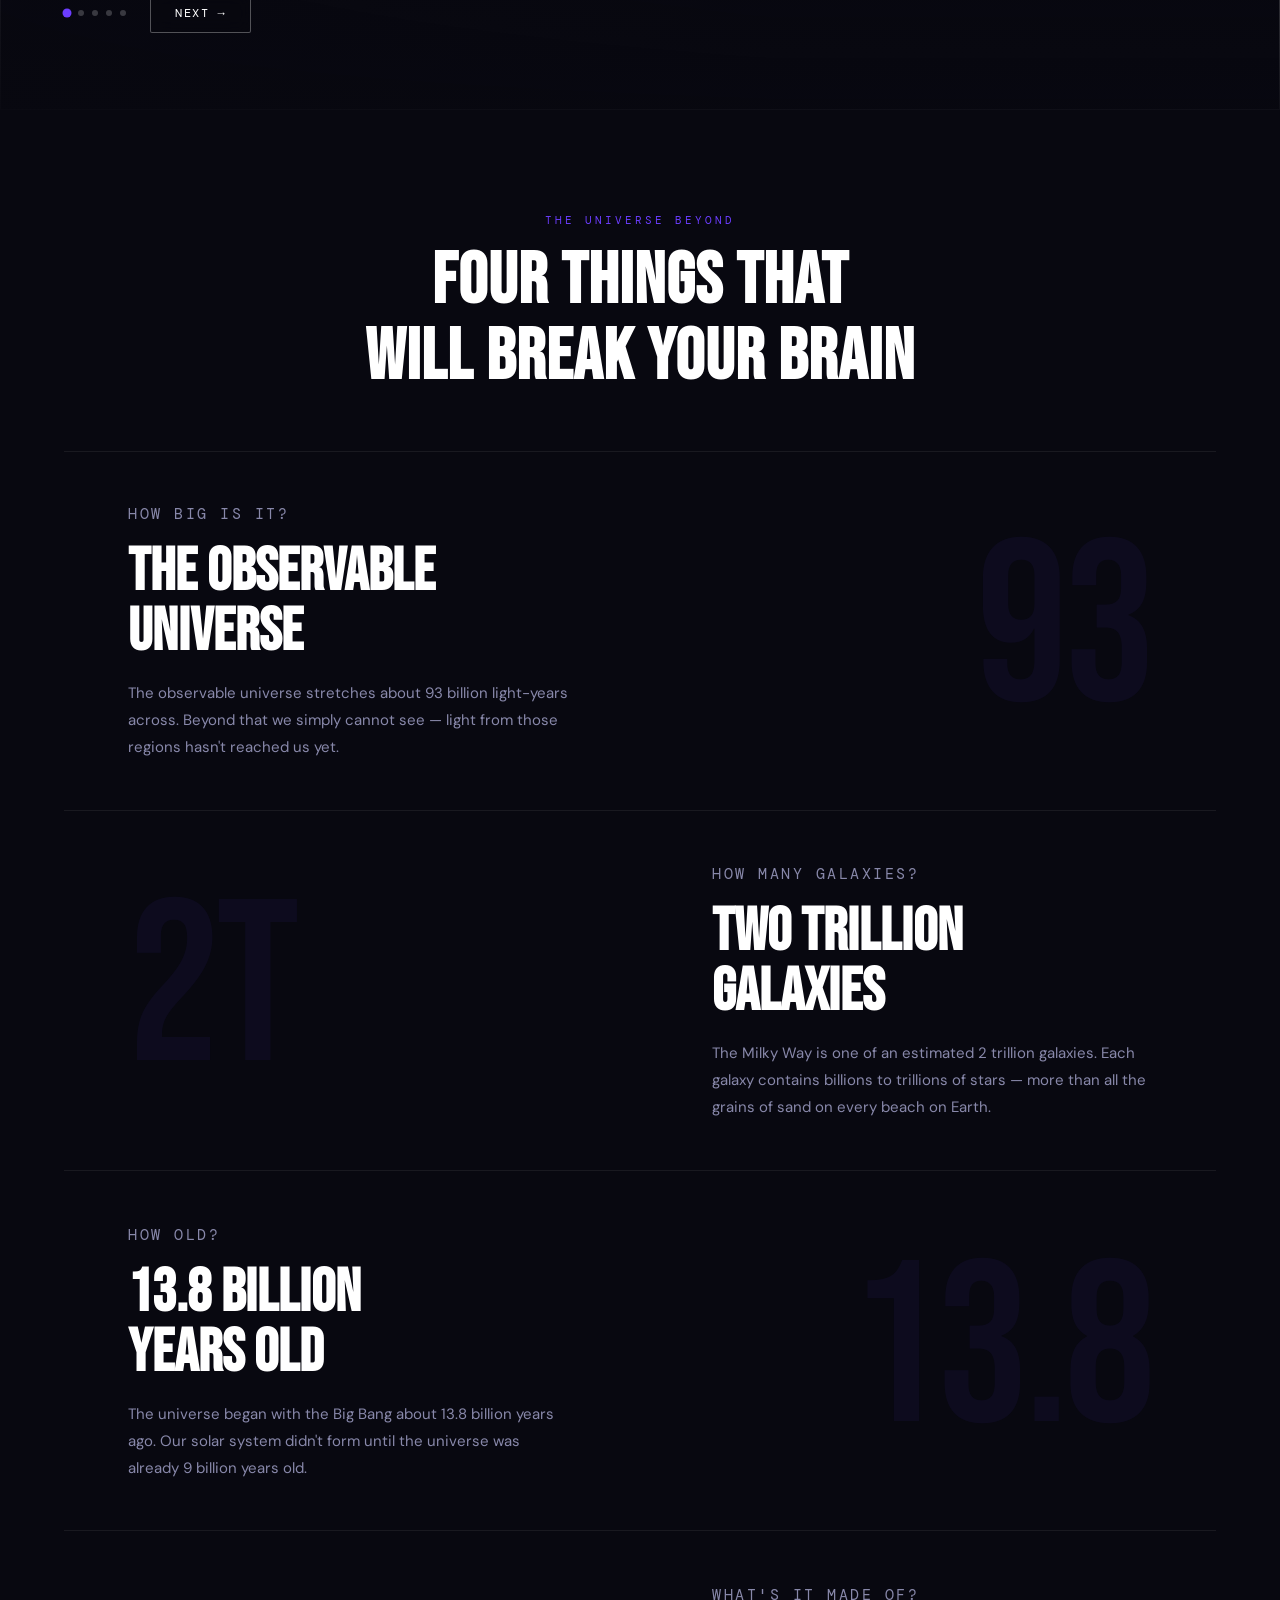
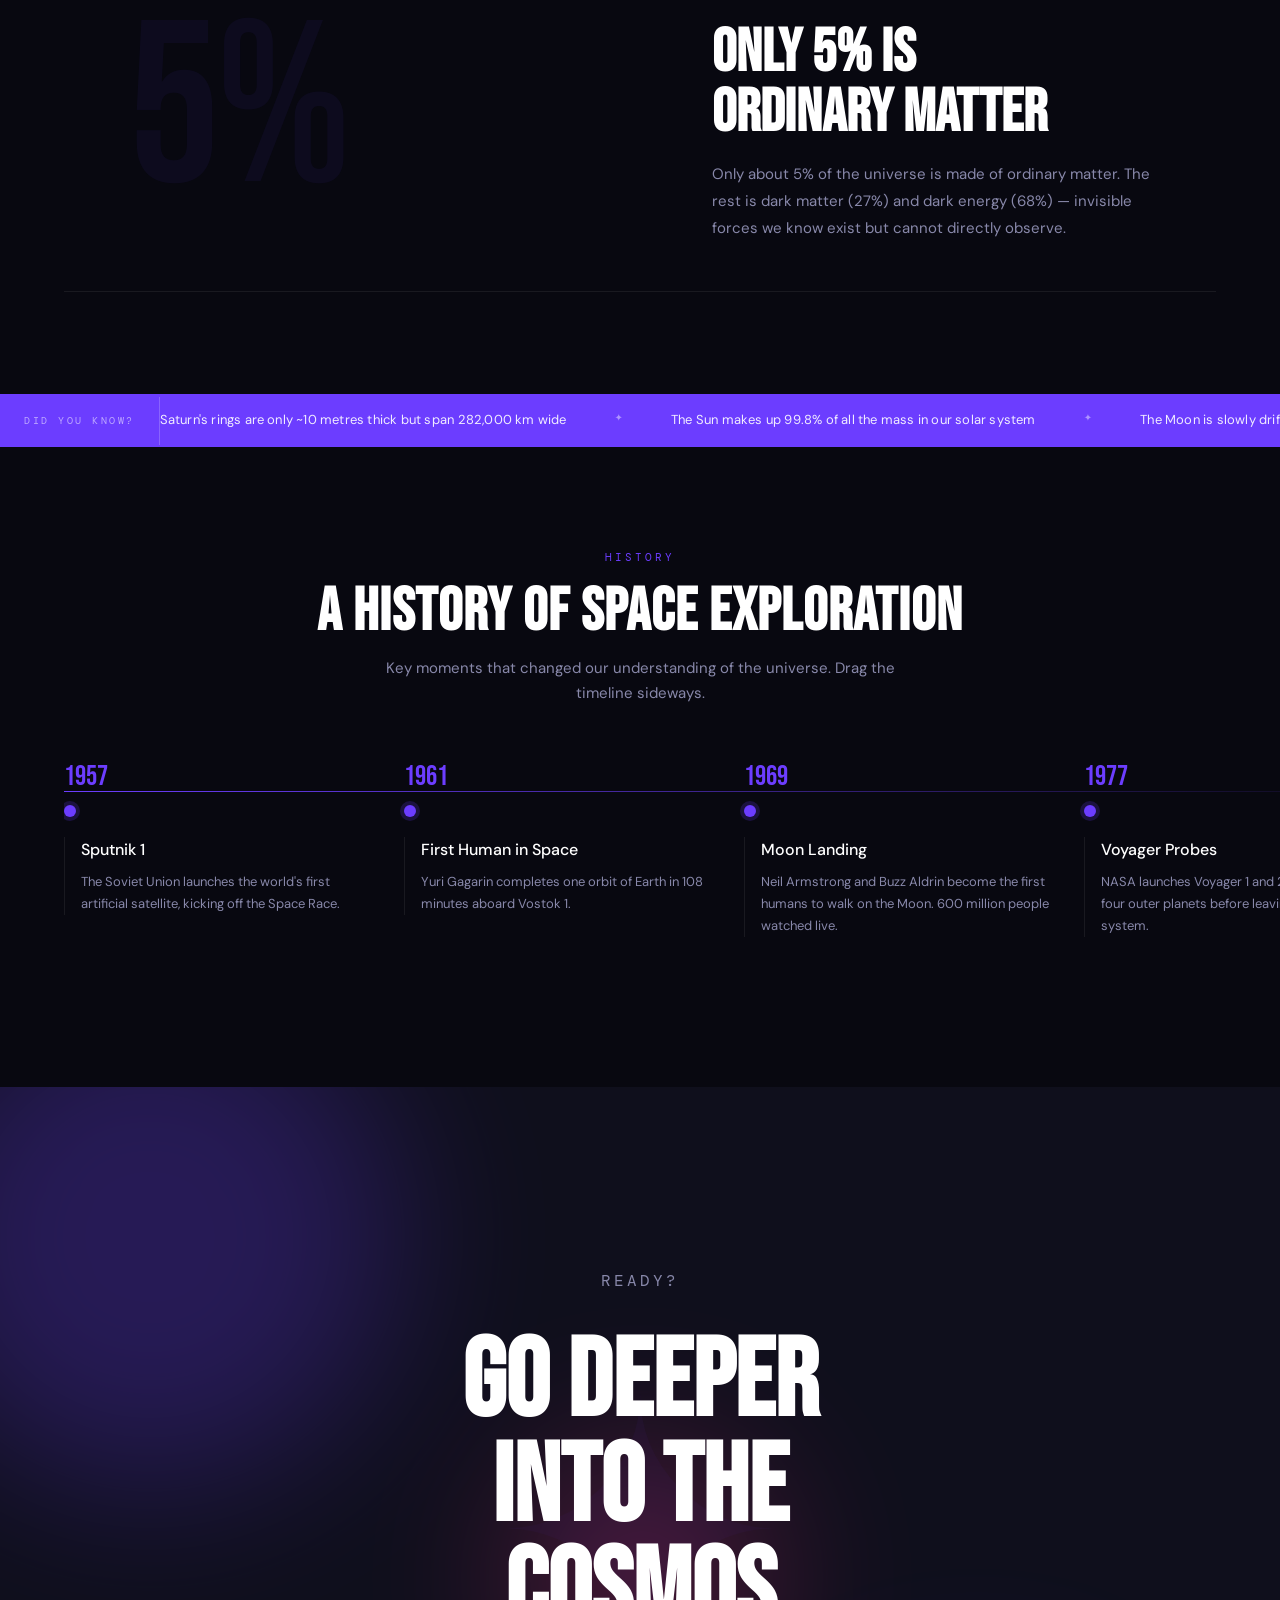
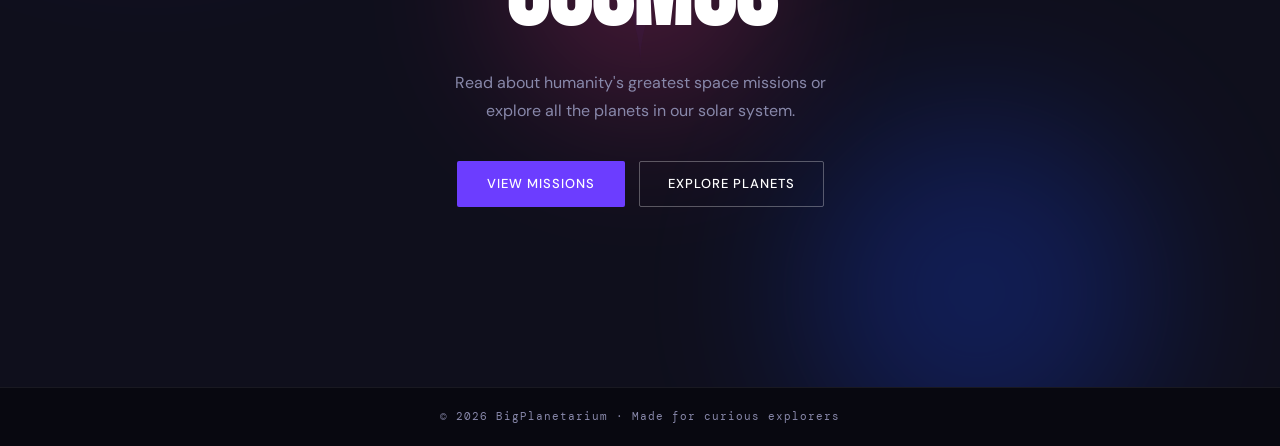
==== commit 2d9f0e5c: "Add files via upload" ====
--- a/index.html
+++ b/index.html
@@ -4,29 +4,24 @@
   <meta charset="UTF-8">
   <meta name="viewport" content="width=device-width, initial-scale=1.0">
   <meta name="description" content="BigPlanetarium - learn about space and planets">
-  <meta name="theme-color" content="#0a0a1a">
+  <meta name="theme-color" content="#080810">
   <title>BigPlanetarium</title>
+  <link rel="preconnect" href="https://fonts.googleapis.com">
+  <link rel="preconnect" href="https://fonts.gstatic.com" crossorigin>
+  <link href="https://fonts.googleapis.com/css2?family=Bebas+Neue&family=DM+Sans:ital,opsz,wght@0,9..40,300;0,9..40,400;0,9..40,500;1,9..40,300&family=DM+Mono:wght@400;500&display=swap" rel="stylesheet">
   <link rel="stylesheet" href="style.css">
 </head>
 
 <body>
 
-  <!-- Background music that loops continuously -->
   <audio id="bgMusic" loop>
     <source src="Assets/music.mp3" type="audio/mp3">
-    Your browser does not support audio playback.
   </audio>
 
-  <!-- Mute button — icon and toggle are handled by music.js -->
   <button id="muteBtn" aria-label="Mute background music"></button>
-
-  <!-- Star canvas sits behind all content -->
   <canvas id="starCanvas" aria-hidden="true"></canvas>
-
-  <!-- Skip link lets keyboard users jump straight past the nav bar -->
   <a class="skip-link" href="#main">Skip to main content</a>
 
-  <!-- Nav starts transparent and goes solid on scroll via scroll.js -->
   <nav aria-label="Main navigation" id="mainNav">
     <a href="index.html" class="logo">
       <span class="logo-icon">✦</span>
@@ -34,140 +29,265 @@
     </a>
     <ul>
       <li><a href="index.html" class="active" aria-current="page">Home</a></li>
-      <li><a href="earth.html">Earth</a></li>
+      <li><a href="missions.html">Missions</a></li>
       <li><a href="explore.html">Explore</a></li>
+      <li><a href="asteroids.html">Asteroid Watch</a></li>
     </ul>
   </nav>
 
   <main id="main">
 
-    <!-- Hero section -->
+    <!-- HERO -->
     <section class="hero" aria-label="Welcome">
-      <div class="hero-badge">✦ Est. 2026 &nbsp;·&nbsp; Dubai, UAE</div>
-
-      <!-- Two spans so each title line can be styled independently -->
-      <h1 class="hero-title">
-        <span class="hero-title-top">Explore the</span>
-        <span class="hero-title-bottom">Milky Way</span>
-      </h1>
-
-      <div class="hero-divider" aria-hidden="true"></div>
-
-      <p>Welcome to your neighbourhood planetarium. Step inside to discover the wonders of our galaxy in plain language.</p>
-
-      <div class="hero-btns">
-        <a href="earth.html" class="btn-purple">Explore Earth</a>
-        <a href="explore.html" class="btn-outline">See All Planets</a>
-      </div>
-
-      <!-- Bouncing scroll hint nudges users to scroll down -->
+      <video class="hero-video" autoplay muted loop playsinline aria-hidden="true" poster="Assets/download.png">
+        <source src="Assets/hero.mp4" type="video/mp4">
+      </video>
+      <div class="hero-overlay" aria-hidden="true"></div>
+
+      <div class="hero-content">
+        <div class="hero-badge">✦ Est. 2026 &nbsp;·&nbsp; Dubai, UAE</div>
+
+        <h1 class="hero-title">
+          <span class="hero-title-eyebrow">Explore the</span>
+          <span class="hero-title-main">Milky<br>Way</span>
+        </h1>
+
+        <div class="hero-meta">
+          <p class="hero-desc">Your neighbourhood planetarium. Step inside to discover the wonders of our galaxy in plain language.</p>
+          <div class="hero-btns">
+            <a href="missions.html" class="btn-primary">View Missions</a>
+            <a href="explore.html" class="btn-ghost">See Planets</a>
+          </div>
+        </div>
+
+        <div class="hero-stat" aria-label="Over 600 humans have been to space">
+          <span class="hero-stat-num" id="heroCounter">0</span>
+          <span class="hero-stat-label">humans have<br>been to space</span>
+        </div>
+      </div>
+
       <div class="hero-scroll-hint" aria-hidden="true">
         <span>scroll</span>
         <div class="hero-arrow">↓</div>
       </div>
     </section>
 
-    <!-- Milky Way facts: cards on the left, GIF on the right -->
-    <section class="cards-section" aria-labelledby="mw-heading">
-      <div class="section-top reveal">
-        <h2 id="mw-heading">The Milky Way</h2>
-        <p>Our home galaxy — a giant spiral of stars, gas, and mystery.</p>
-      </div>
-
-      <div class="mw-layout">
-
-        <div class="mw-cards">
-          <article class="card reveal">
-            <h3>100 – 400 Billion Stars</h3>
-            <p>Our galaxy contains hundreds of billions of stars. The Sun is just one of them — an ordinary star sitting in one of the Milky Way's spiral arms.</p>
-          </article>
-
-          <article class="card reveal">
-            <h3>100,000 Light-Years Wide</h3>
-            <p>If you could travel at the speed of light, it would still take 100,000 years to cross the Milky Way from one side to the other.</p>
-          </article>
-
-          <article class="card reveal">
-            <h3>A Galactic Year is 225 Million Earth Years</h3>
-            <p>Our entire solar system orbits the center of the Milky Way. One full orbit takes about 225 million Earth years to complete.</p>
-          </article>
-
-          <article class="card reveal">
-            <h3>Sagittarius A* — The Monster at the Center</h3>
-            <p>At the very heart of the Milky Way sits a supermassive black hole. It is about 4 million times more massive than our Sun.</p>
-          </article>
-
-          <article class="card reveal">
-            <h3>The Milky Way Has Satellite Galaxies</h3>
-            <p>Two smaller galaxies — the Large and Small Magellanic Clouds — orbit the Milky Way and are visible from Earth's southern hemisphere.</p>
-          </article>
-
-          <article class="card reveal">
-            <h3>We Live in the Orion Arm</h3>
-            <p>Our solar system is in a smaller spiral arm called the Orion Arm, roughly 26,000 light-years from the galactic center.</p>
-          </article>
-        </div>
-
-        <!-- GIF is sticky so it stays visible while scrolling through the cards -->
-        <div class="mw-video reveal">
-          <img src="Assets/milkyway.gif" alt="Timelapse of the Milky Way moving across the night sky" class="mw-gif">
-        </div>
-
-      </div>
-    </section>
-
-    <!-- Universe Beyond facts section -->
+    <!-- SCALE OF THE UNIVERSE -->
+    <section class="scale-section" aria-labelledby="scale-heading">
+
+      <!-- Full-bleed image area -->
+      <div class="scale-img-wrap" aria-hidden="true">
+        <img class="scale-img" id="scaleImg" src="https://upload.wikimedia.org/wikipedia/commons/thumb/9/97/The_Earth_seen_from_Apollo_17.jpg/1024px-The_Earth_seen_from_Apollo_17.jpg" alt="">
+        <img class="scale-img scale-img--next" id="scaleImgNext" src="" alt="">
+        <div class="scale-img-vignette"></div>
+      </div>
+
+      <!-- Intro label pinned top-left -->
+      <div class="scale-intro">
+        <p class="scale-overline">The big picture</p>
+        <h2 id="scale-heading" class="scale-intro-heading">Scale of the Universe</h2>
+        <p class="scale-intro-sub">Explore how vast existence really is — click Next to zoom out.</p>
+      </div>
+      <div class="scale-overlay-content">
+        <div class="scale-text-block" id="scaleContent" aria-live="polite" aria-atomic="true">
+          <p class="scale-step-label" id="scaleStep">01 / 05</p>
+          <div class="scale-big-num"><span id="scaleNum">12,756</span><span class="scale-unit" id="scaleUnit">km</span></div>
+          <h3 class="scale-title" id="scaleTitle">Our Home — Earth</h3>
+          <p class="scale-desc" id="scaleDesc">The pale blue dot — the only world we know of with life, liquid water, and a breathable sky.</p>
+        </div>
+
+        <div class="scale-nav">
+          <div class="scale-dots" aria-hidden="true">
+            <span class="scale-dot active"></span>
+            <span class="scale-dot"></span>
+            <span class="scale-dot"></span>
+            <span class="scale-dot"></span>
+            <span class="scale-dot"></span>
+          </div>
+          <button class="scale-next-btn" id="scaleNext">
+            Next <span aria-hidden="true">→</span>
+          </button>
+        </div>
+      </div>
+
+    </section>
+
+    <!-- UNIVERSE BEYOND -->
     <section class="universe-section" aria-labelledby="uni-heading">
       <div class="section-top reveal">
-        <h2 id="uni-heading">The Universe Beyond</h2>
-        <p>Zoom out past the Milky Way and discover just how vast existence really is.</p>
-      </div>
-
-      <ol class="uni-list">
-
-        <li class="uni-item reveal">
-          <div class="num" aria-hidden="true">1</div>
-          <div>
-            <h3>How Big is the Universe?</h3>
+        <p class="overline">The universe beyond</p>
+        <h2 id="uni-heading">Four things that<br>will break your brain</h2>
+      </div>
+
+      <div class="uni-panels">
+        <div class="uni-panel reveal">
+          <div class="uni-panel-text">
+            <p class="uni-panel-overline">How big is it?</p>
+            <h3>The Observable<br>Universe</h3>
             <p>The observable universe stretches about 93 billion light-years across. Beyond that we simply cannot see — light from those regions hasn't reached us yet.</p>
           </div>
-        </li>
-
-        <li class="uni-item reveal">
-          <div class="num" aria-hidden="true">2</div>
-          <div>
-            <h3>There Are Billions of Galaxies</h3>
-            <p>The Milky Way is just one of an estimated 2 trillion galaxies. Each galaxy contains billions to trillions of stars — more than all the grains of sand on every beach on Earth.</p>
-          </div>
-        </li>
-
-        <li class="uni-item reveal">
-          <div class="num" aria-hidden="true">3</div>
-          <div>
-            <h3>The Universe is 13.8 Billion Years Old</h3>
+          <div class="uni-panel-watermark" aria-hidden="true">93</div>
+        </div>
+
+        <div class="uni-panel uni-panel--flip reveal">
+          <div class="uni-panel-text">
+            <p class="uni-panel-overline">How many galaxies?</p>
+            <h3>Two Trillion<br>Galaxies</h3>
+            <p>The Milky Way is one of an estimated 2 trillion galaxies. Each galaxy contains billions to trillions of stars — more than all the grains of sand on every beach on Earth.</p>
+          </div>
+          <div class="uni-panel-watermark" aria-hidden="true">2T</div>
+        </div>
+
+        <div class="uni-panel reveal">
+          <div class="uni-panel-text">
+            <p class="uni-panel-overline">How old?</p>
+            <h3>13.8 Billion<br>Years Old</h3>
             <p>The universe began with the Big Bang about 13.8 billion years ago. Our solar system didn't form until the universe was already 9 billion years old.</p>
           </div>
-        </li>
-
-        <li class="uni-item reveal">
-          <div class="num" aria-hidden="true">4</div>
-          <div>
-            <h3>Dark Matter and Dark Energy</h3>
-            <p>Only about 5% of the universe is made of ordinary matter. The rest is dark matter (27%) and dark energy (68%) — things we can't see but know exist.</p>
-          </div>
-        </li>
-
-      </ol>
-    </section>
-
-    <!-- Bottom call to action linking to Earth and Explore pages -->
-    <section class="cta reveal" aria-labelledby="cta-heading">
-      <h2 id="cta-heading">Ready to go deeper?</h2>
-      <p>Learn about our home planet then explore the rest of the solar system.</p>
-      <div class="cta-btns">
-        <a href="earth.html" class="btn-purple">Explore Earth</a>
-        <a href="explore.html" class="btn-outline">Explore Planets</a>
-      </div>
+          <div class="uni-panel-watermark" aria-hidden="true">13.8</div>
+        </div>
+
+        <div class="uni-panel uni-panel--flip reveal">
+          <div class="uni-panel-text">
+            <p class="uni-panel-overline">What's it made of?</p>
+            <h3>Only 5% Is<br>Ordinary Matter</h3>
+            <p>Only about 5% of the universe is made of ordinary matter. The rest is dark matter (27%) and dark energy (68%) — invisible forces we know exist but cannot directly observe.</p>
+          </div>
+          <div class="uni-panel-watermark" aria-hidden="true">5%</div>
+        </div>
+      </div>
+    </section>
+
+    <!-- TICKER -->
+    <section class="ticker-section" aria-label="Space fun facts ticker">
+      <div class="ticker-inner-wrap">
+        <p class="ticker-label" aria-hidden="true">Did you know?</p>
+        <div class="ticker-track" aria-live="off">
+          <div class="ticker-inner">
+            <span>Saturn's rings are only ~10 metres thick but span 282,000 km wide</span>
+            <span class="ticker-dot" aria-hidden="true">✦</span>
+            <span>The Sun makes up 99.8% of all the mass in our solar system</span>
+            <span class="ticker-dot" aria-hidden="true">✦</span>
+            <span>The Moon is slowly drifting away from Earth at 3.8 cm per year</span>
+            <span class="ticker-dot" aria-hidden="true">✦</span>
+            <span>It takes light about 8 minutes to travel from the Sun to Earth</span>
+            <span class="ticker-dot" aria-hidden="true">✦</span>
+            <span>There are more stars in the universe than grains of sand on all Earth's beaches</span>
+            <span class="ticker-dot" aria-hidden="true">✦</span>
+            <span>A day on Venus is longer than a year on Venus</span>
+            <span class="ticker-dot" aria-hidden="true">✦</span>
+            <span>Olympus Mons on Mars is 3× taller than Everest</span>
+            <span class="ticker-dot" aria-hidden="true">✦</span>
+            <span>Neutron stars can spin 700 times per second</span>
+            <span class="ticker-dot" aria-hidden="true">✦</span>
+            <span>Saturn's rings are only ~10 metres thick but span 282,000 km wide</span>
+            <span class="ticker-dot" aria-hidden="true">✦</span>
+            <span>The Sun makes up 99.8% of all the mass in our solar system</span>
+            <span class="ticker-dot" aria-hidden="true">✦</span>
+            <span>The Moon is slowly drifting away from Earth at 3.8 cm per year</span>
+            <span class="ticker-dot" aria-hidden="true">✦</span>
+            <span>It takes light about 8 minutes to travel from the Sun to Earth</span>
+            <span class="ticker-dot" aria-hidden="true">✦</span>
+          </div>
+        </div>
+      </div>
+    </section>
+
+    <!-- TIMELINE -->
+    <section class="timeline-section" aria-labelledby="timeline-heading">
+      <div class="section-top reveal">
+        <p class="overline">History</p>
+        <h2 id="timeline-heading">A history of space exploration</h2>
+        <p class="section-sub">Key moments that changed our understanding of the universe. Drag the timeline sideways.</p>
+      </div>
+
+      <div class="h-timeline-wrap">
+        <div class="h-timeline" role="list">
+
+          <div class="h-tl-item" role="listitem">
+            <div class="h-tl-year">1957</div>
+            <div class="h-tl-dot" aria-hidden="true"></div>
+            <div class="h-tl-card">
+              <h3>Sputnik 1</h3>
+              <p>The Soviet Union launches the world's first artificial satellite, kicking off the Space Race.</p>
+            </div>
+          </div>
+
+          <div class="h-tl-item" role="listitem">
+            <div class="h-tl-year">1961</div>
+            <div class="h-tl-dot" aria-hidden="true"></div>
+            <div class="h-tl-card">
+              <h3>First Human in Space</h3>
+              <p>Yuri Gagarin completes one orbit of Earth in 108 minutes aboard Vostok 1.</p>
+            </div>
+          </div>
+
+          <div class="h-tl-item" role="listitem">
+            <div class="h-tl-year">1969</div>
+            <div class="h-tl-dot" aria-hidden="true"></div>
+            <div class="h-tl-card">
+              <h3>Moon Landing</h3>
+              <p>Neil Armstrong and Buzz Aldrin become the first humans to walk on the Moon. 600 million people watched live.</p>
+            </div>
+          </div>
+
+          <div class="h-tl-item" role="listitem">
+            <div class="h-tl-year">1977</div>
+            <div class="h-tl-dot" aria-hidden="true"></div>
+            <div class="h-tl-card">
+              <h3>Voyager Probes</h3>
+              <p>NASA launches Voyager 1 and 2. They fly past all four outer planets before leaving the solar system.</p>
+            </div>
+          </div>
+
+          <div class="h-tl-item" role="listitem">
+            <div class="h-tl-year">1990</div>
+            <div class="h-tl-dot" aria-hidden="true"></div>
+            <div class="h-tl-card">
+              <h3>Hubble Launched</h3>
+              <p>The Hubble Space Telescope enters orbit, giving humanity its clearest view of deep space.</p>
+            </div>
+          </div>
+
+          <div class="h-tl-item" role="listitem">
+            <div class="h-tl-year">2004</div>
+            <div class="h-tl-dot" aria-hidden="true"></div>
+            <div class="h-tl-card">
+              <h3>Spirit &amp; Opportunity</h3>
+              <p>NASA's twin rovers land on Mars and find clear evidence liquid water once flowed on its surface.</p>
+            </div>
+          </div>
+
+          <div class="h-tl-item" role="listitem">
+            <div class="h-tl-year">2021</div>
+            <div class="h-tl-dot" aria-hidden="true"></div>
+            <div class="h-tl-card">
+              <h3>James Webb Telescope</h3>
+              <p>The most powerful telescope ever built launches on Christmas Day. Its first images show galaxies 13 billion years old.</p>
+            </div>
+          </div>
+
+        </div>
+      </div>
+    </section>
+
+    <!-- CTA -->
+    <section class="cta" aria-labelledby="cta-heading">
+      <div class="cta-nebula" aria-hidden="true">
+        <div class="cta-orb cta-orb--a"></div>
+        <div class="cta-orb cta-orb--b"></div>
+        <div class="cta-orb cta-orb--c"></div>
+      </div>
+      <div class="cta-content reveal">
+        <p class="overline">Ready?</p>
+        <h2 id="cta-heading">Go deeper<br>into the cosmos</h2>
+        <p>Read about humanity's greatest space missions or explore all the planets in our solar system.</p>
+        <div class="cta-btns">
+          <a href="missions.html" class="btn-primary">View Missions</a>
+          <a href="explore.html" class="btn-ghost">Explore Planets</a>
+        </div>
+      </div>
+      <div class="cta-star-graphic" aria-hidden="true">✦</div>
     </section>
 
   </main>
@@ -176,10 +296,166 @@
     <p>© 2026 BigPlanetarium · Made for curious explorers</p>
   </footer>
 
-  <!-- Scripts at the bottom so the DOM is fully built before they run -->
   <script src="Scripts/stars.js"></script>
   <script src="Scripts/music.js"></script>
   <script src="Scripts/scroll.js"></script>
+  <script>
+
+    // Hero counter animation
+    (function() {
+      var target = 627;
+      var el = document.getElementById('heroCounter');
+      var start = null;
+      function step(ts) {
+        if (!start) start = ts;
+        var p = Math.min((ts - start) / 2200, 1);
+        var ease = 1 - Math.pow(1 - p, 3);
+        el.textContent = Math.floor(ease * target) + '+';
+        if (p < 1) requestAnimationFrame(step);
+      }
+      setTimeout(function() { requestAnimationFrame(step); }, 800);
+    })();
+
+    // Scale stepper with image zoom
+    (function() {
+      var steps = [
+        {
+          step: '01 / 05', num: '12,756',  unit: 'km',
+          title: 'Our Home — Earth',
+          desc: 'The pale blue dot — the only world we know of with life, liquid water, and a breathable sky.',
+          img: 'Assets/earthh.jpg'
+        },
+        {
+          step: '02 / 05', num: '287',     unit: 'bn km',
+          title: 'Our Solar System',
+          desc: 'Eight planets, five dwarf planets, and billions of smaller objects all held in the Sun\'s grip.',
+          img: 'Assets/solarsystem.jpg'
+        },
+        {
+          step: '03 / 05', num: '100,000', unit: 'light-years',
+          title: 'Our Galaxy — The Milky Way',
+          desc: 'A giant spiral holding 100–400 billion stars. Our Sun sits quietly in one of its outer arms.',
+          img: 'Assets/milkyway.jpg'
+        },
+        {
+          step: '04 / 05', num: '10',      unit: 'million ly',
+          title: 'Our Neighbourhood — Local Group',
+          desc: 'Over 54 galaxies bound together by gravity, including the Milky Way and the Andromeda Galaxy.',
+          img: 'Assets/galaxy.jpg'
+        },
+        {
+          step: '05 / 05', num: '93',      unit: 'billion ly',
+          title: 'The Observable Universe',
+          desc: 'The full extent of everything we can see. Beyond this edge, light simply hasn\'t had time to reach us.',
+          img: 'Assets/universe.jpg'
+        }
+      ];
+
+      var current = 0;
+      var animating = false;
+
+      var img       = document.getElementById('scaleImg');
+      var imgNext   = document.getElementById('scaleImgNext');
+      var content   = document.getElementById('scaleContent');
+      var stepEl    = document.getElementById('scaleStep');
+      var numEl     = document.getElementById('scaleNum');
+      var unitEl    = document.getElementById('scaleUnit');
+      var titleEl   = document.getElementById('scaleTitle');
+      var descEl    = document.getElementById('scaleDesc');
+      var btn       = document.getElementById('scaleNext');
+      var dots      = document.querySelectorAll('.scale-dot');
+
+      // Preload all images
+      steps.forEach(function(s) {
+        var i = new Image(); i.src = s.img;
+      });
+
+      function goTo(index) {
+        if (animating) return;
+        animating = true;
+        btn.disabled = true;
+
+        var s = steps[index];
+
+        // Preload next image
+        imgNext.src = s.img;
+        imgNext.style.opacity = '0';
+        imgNext.style.transform = 'scale(1.18)';
+
+        // Fade text out (220ms animation)
+        content.classList.remove('scale-enter');
+        content.classList.add('scale-exit');
+
+        setTimeout(function() {
+          // Swap text content
+          stepEl.textContent  = s.step;
+          numEl.textContent   = s.num;
+          unitEl.textContent  = s.unit;
+          titleEl.textContent = s.title;
+          descEl.textContent  = s.desc;
+          dots.forEach(function(d, i) { d.classList.toggle('active', i === index); });
+          btn.innerHTML = index === steps.length - 1
+            ? 'Start over <span aria-hidden="true">↺</span>'
+            : 'Next <span aria-hidden="true">→</span>';
+
+          // Fade text back in
+          content.classList.remove('scale-exit');
+          content.classList.add('scale-enter');
+
+          // Start image crossfade simultaneously
+          img.style.transition = 'opacity 0.8s ease, transform 1s ease';
+          img.style.opacity = '0';
+          img.style.transform = 'scale(1.12)';
+
+          imgNext.style.transition = 'opacity 0.8s ease, transform 1s ease';
+          imgNext.style.opacity = '1';
+          imgNext.style.transform = 'scale(1)';
+
+          // After crossfade, promote next image to current
+          setTimeout(function() {
+            img.style.transition = 'none';
+            img.style.opacity = '1';
+            img.style.transform = 'scale(1)';
+            img.src = s.img;
+
+            imgNext.style.transition = 'none';
+            imgNext.style.opacity = '0';
+            imgNext.src = '';
+
+            animating = false;
+            btn.disabled = false;
+          }, 900);
+
+        }, 240);
+      }
+
+      btn.addEventListener('click', function() {
+        current = (current + 1) % steps.length;
+        goTo(current);
+      });
+    })();
+
+    // Timeline drag to scroll
+    (function() {
+      var wrap = document.querySelector('.h-timeline-wrap');
+      if (!wrap) return;
+      var isDown = false, startX, scrollLeft;
+      wrap.style.cursor = 'grab';
+      wrap.addEventListener('mousedown', function(e) {
+        isDown = true;
+        wrap.style.cursor = 'grabbing';
+        startX = e.pageX - wrap.offsetLeft;
+        scrollLeft = wrap.scrollLeft;
+      });
+      document.addEventListener('mouseup', function() { isDown = false; wrap.style.cursor = 'grab'; });
+      wrap.addEventListener('mousemove', function(e) {
+        if (!isDown) return;
+        e.preventDefault();
+        wrap.scrollLeft = scrollLeft - (e.pageX - wrap.offsetLeft - startX);
+      });
+    })();
+
+  </script>
 
 </body>
 </html>
--- a/style.css
+++ b/style.css
@@ -1,36 +1,57 @@
-/* style.css — main stylesheet for BigPlanetarium (index, earth, explore) */
-
-
-/* the reset */
-
-* {
+/* ============================================================
+   style.css — BigPlanetarium redesign
+   Aesthetic: NASA × editorial magazine
+   Palette: near-black + single purple accent (#6c3dff)
+   Fonts: Bebas Neue (display) · DM Sans (body) · DM Mono (numbers)
+   ============================================================ */
+
+
+/* ── RESET ─────────────────────────────────────────────────── */
+*, *::before, *::after {
   box-sizing: border-box;
   margin: 0;
   padding: 0;
 }
 
-
-/* the body defaults */
-
+img { max-width: 100%; }
+
+
+/* ── DESIGN TOKENS ─────────────────────────────────────────── */
+:root {
+  --bg:        #080810;
+  --bg-surface: #0f0f1c;
+  --bg-card:   #111122;
+  --accent:    #6c3dff;
+  --accent-dim: rgba(108, 61, 255, 0.18);
+  --accent-border: rgba(108, 61, 255, 0.35);
+  --white:     #ffffff;
+  --off-white: #e8e8f0;
+  --muted:     #8888aa;
+  --border:    rgba(255,255,255,0.07);
+
+  --font-display: 'Bebas Neue', 'Arial Narrow', sans-serif;
+  --font-body:    'DM Sans', system-ui, sans-serif;
+  --font-mono:    'DM Mono', 'Courier New', monospace;
+
+  --section-pad: clamp(60px, 8vw, 120px);
+  --gutter:      clamp(20px, 5vw, 80px);
+}
+
+
+/* ── BASE ──────────────────────────────────────────────────── */
 body {
-  font-family: Arial, sans-serif;
-  background-color: #0a0a1a;
-  color: white;
+  font-family: var(--font-body);
+  background-color: var(--bg);
+  color: var(--off-white);
   overflow-x: hidden;
-}
-
-/* Stops images from stretching wider than their container */
-img {
-  max-width: 100%;
-}
-
-
-/* the star canvas background */
-
+  line-height: 1.6;
+}
+
+
+/* ── STAR CANVAS ────────────────────────────────────────────── */
 #starCanvas {
   position: fixed;
-  top: 0;
-  left: 0;
+  inset: 0;
   width: 100vw;
   height: 100vh;
   z-index: -1;
@@ -38,254 +59,431 @@
 }
 
 
-/* the skip link */
-
+/* ── SKIP LINK ──────────────────────────────────────────────── */
 .skip-link {
   position: absolute;
   top: -60px;
   left: 10px;
-  background: #7b2fff;
-  color: white;
+  background: var(--accent);
+  color: var(--white);
   padding: 10px 15px;
-  border-radius: 6px;
+  border-radius: 4px;
   font-size: 14px;
+  font-family: var(--font-body);
   text-decoration: none;
   z-index: 9999;
-}
-
-/* Drops the skip link into view when the user tabs onto it */
-.skip-link:focus {
-  top: 10px;
-}
-
-
-/* the navigation bar */
-
+  transition: top 0.2s;
+}
+.skip-link:focus { top: 10px; }
+
+
+/* ── NAVIGATION ─────────────────────────────────────────────── */
 nav {
-  background-color: rgba(10, 10, 26, 0);
-  padding: 18px 40px;
   display: flex;
   justify-content: space-between;
   align-items: center;
+  padding: 20px var(--gutter);
   position: fixed;
-  top: 0;
-  left: 0;
-  right: 0;
+  inset-block-start: 0;
+  inset-inline: 0;
   z-index: 100;
-  transition: background-color 0.4s ease, border-bottom 0.4s ease, padding 0.3s ease;
+  transition: background 0.4s, border-color 0.4s, padding 0.3s;
   border-bottom: 1px solid transparent;
 }
 
-/* Added by scroll.js after 50 px of scroll — frosted-glass solid nav */
 nav.scrolled {
-  background-color: rgba(10, 10, 26, 0.96);
-  border-bottom: 1px solid #222244;
-  padding: 12px 40px;
-  backdrop-filter: blur(12px);
-  -webkit-backdrop-filter: blur(12px);
-}
-
-/* Logo link — flex row holding the spinning star icon and site name */
+  background: rgba(8, 8, 16, 0.94);
+  border-color: var(--border);
+  padding-block: 13px;
+  backdrop-filter: blur(14px);
+  -webkit-backdrop-filter: blur(14px);
+}
+
 .logo {
-  color: white;
+  display: flex;
+  align-items: center;
+  gap: 9px;
+  color: var(--white);
   text-decoration: none;
-  display: flex;
-  align-items: center;
-  gap: 8px;
-}
-
-/* The ✦ icon spins continuously via the spinStar keyframe */
+}
+
 .logo-icon {
-  font-size: 18px;
-  color: #7b2fff;
+  font-size: 16px;
+  color: var(--accent);
   display: inline-block;
-  animation: spinStar 8s linear infinite;
+  animation: spinStar 10s linear infinite;
 }
 
 .logo-text {
-  font-size: 17px;
-  font-weight: bold;
+  font-family: var(--font-body);
+  font-size: 16px;
+  font-weight: 500;
   letter-spacing: 0.5px;
 }
 
-/* Full 360° rotation looping forever */
 @keyframes spinStar {
-  from { transform: rotate(0deg); }
-  to   { transform: rotate(360deg); }
-}
-
-/* Nav links in a horizontal row */
+  to { transform: rotate(360deg); }
+}
+
 nav ul {
   list-style: none;
   display: flex;
-  gap: 28px;
-}
-
-/* relative positioning lets the ::after underline be placed relative to each link */
+  gap: 32px;
+}
+
 nav ul a {
-  color: #cccccc;
+  color: var(--muted);
   text-decoration: none;
-  font-size: 14px;
+  font-size: 13px;
+  letter-spacing: 0.5px;
+  text-transform: uppercase;
   position: relative;
   padding-bottom: 3px;
   transition: color 0.2s;
 }
 
-/* Animated underline — grows from width 0 to 100% on hover */
 nav ul a::after {
-  content: "";
+  content: '';
   position: absolute;
   bottom: 0;
   left: 0;
   width: 0;
   height: 1px;
-  background: #7b2fff;
-  transition: width 0.25s ease;
-}
-
-nav ul a:hover {
-  color: white;
-}
-
-nav ul a:hover::after {
-  width: 100%;
-}
-
-/* Highlights the current page link in purple */
+  background: var(--accent);
+  transition: width 0.25s;
+}
+
+nav ul a:hover { color: var(--white); }
+nav ul a:hover::after { width: 100%; }
+
 nav ul a.active {
-  color: #7b2fff;
-  font-weight: bold;
-}
-
-/* Active link always shows its underline at full width */
-nav ul a.active::after {
-  width: 100%;
-}
-
-/* Visible focus ring so keyboard users can see which link is focused */
+  color: var(--white);
+  font-weight: 500;
+}
+nav ul a.active::after { width: 100%; }
+
 nav ul a:focus {
-  outline: 2px solid #7b2fff;
-  outline-offset: 3px;
-  border-radius: 3px;
-}
-
-
-/* the hero section */
-
+  outline: 2px solid var(--accent);
+  outline-offset: 4px;
+  border-radius: 2px;
+}
+
+
+/* ── MUTE BUTTON ────────────────────────────────────────────── */
+#muteBtn {
+  position: fixed;
+  bottom: 24px;
+  right: 24px;
+  background: rgba(8, 8, 16, 0.88);
+  border: 1px solid var(--border);
+  color: var(--white);
+  width: 48px;
+  height: 48px;
+  border-radius: 50%;
+  cursor: pointer;
+  z-index: 999;
+  display: flex;
+  align-items: center;
+  justify-content: center;
+  padding: 9px;
+  overflow: hidden;
+  transition: background 0.2s, border-color 0.2s;
+}
+#muteBtn img { width: 100%; height: 100%; object-fit: contain; }
+#muteBtn:hover { background: var(--accent); border-color: var(--accent); }
+#muteBtn:focus-visible { outline: 2px solid var(--white); outline-offset: 3px; }
+
+
+/* ── SHARED TYPOGRAPHY ──────────────────────────────────────── */
+.overline {
+  font-family: var(--font-mono);
+  font-size: 11px;
+  letter-spacing: 3px;
+  text-transform: uppercase;
+  color: var(--accent);
+  margin-bottom: 14px;
+  display: block;
+}
+
+.section-top {
+  text-align: center;
+  margin-bottom: 56px;
+}
+
+.section-top h2 {
+  font-family: var(--font-display);
+  font-size: clamp(38px, 5vw, 60px);
+  letter-spacing: 1px;
+  line-height: 1.05;
+  color: var(--white);
+  margin-bottom: 12px;
+}
+
+.section-sub {
+  font-size: 15px;
+  color: var(--muted);
+  max-width: 520px;
+  margin: 0 auto;
+  line-height: 1.7;
+}
+
+
+/* ── BUTTONS ────────────────────────────────────────────────── */
+.btn-primary {
+  display: inline-block;
+  background: var(--accent);
+  color: var(--white);
+  text-decoration: none;
+  padding: 13px 30px;
+  border-radius: 2px;
+  font-size: 13px;
+  font-weight: 500;
+  letter-spacing: 1px;
+  text-transform: uppercase;
+  transition: background 0.2s, transform 0.15s;
+  border: none;
+  cursor: pointer;
+}
+.btn-primary:hover { background: #8055ff; transform: translateY(-1px); }
+.btn-primary:focus { outline: 2px solid var(--white); outline-offset: 3px; }
+
+/* alias so missions/explore pages still work with .btn-purple */
+.btn-purple {
+  display: inline-block;
+  background: var(--accent);
+  color: var(--white);
+  text-decoration: none;
+  padding: 13px 30px;
+  border-radius: 2px;
+  font-size: 13px;
+  font-weight: 500;
+  letter-spacing: 1px;
+  text-transform: uppercase;
+  transition: background 0.2s, transform 0.15s;
+  border: none;
+  cursor: pointer;
+}
+.btn-purple:hover { background: #8055ff; }
+.btn-purple:focus { outline: 2px solid var(--white); outline-offset: 3px; }
+
+.btn-ghost, .btn-outline {
+  display: inline-block;
+  background: transparent;
+  color: var(--white);
+  text-decoration: none;
+  padding: 12px 28px;
+  border: 1px solid rgba(255,255,255,0.3);
+  border-radius: 2px;
+  font-size: 13px;
+  font-weight: 500;
+  letter-spacing: 1px;
+  text-transform: uppercase;
+  transition: border-color 0.2s, background 0.2s, transform 0.15s;
+  cursor: pointer;
+}
+.btn-ghost:hover, .btn-outline:hover {
+  border-color: var(--white);
+  background: rgba(255,255,255,0.06);
+  transform: translateY(-1px);
+}
+.btn-ghost:focus, .btn-outline:focus { outline: 2px solid var(--accent); outline-offset: 3px; }
+
+
+/* ── SCROLL REVEAL ──────────────────────────────────────────── */
+.reveal {
+  opacity: 0;
+  transform: translateY(28px);
+  transition: opacity 0.7s ease, transform 0.7s ease;
+}
+.reveal.visible {
+  opacity: 1;
+  transform: none;
+}
+.reveal:nth-child(2) { transition-delay: 0.08s; }
+.reveal:nth-child(3) { transition-delay: 0.16s; }
+.reveal:nth-child(4) { transition-delay: 0.24s; }
+.reveal:nth-child(5) { transition-delay: 0.32s; }
+.reveal:nth-child(6) { transition-delay: 0.40s; }
+.reveal:nth-child(7) { transition-delay: 0.48s; }
+
+
+/* ══════════════════════════════════════════════════════════════
+   HERO
+   ══════════════════════════════════════════════════════════════ */
 .hero {
+  position: relative;
   width: 100%;
   min-height: 100vh;
-  background-image:
-    linear-gradient(rgba(0,0,0,0.5), rgba(0,0,0,0.5)),
-    url("Assets/download.png");
-  background-size: cover;
-  background-position: center;
+  display: flex;
+  align-items: flex-end;
+  overflow: hidden;
+}
+
+.hero-video {
+  position: absolute;
+  inset: 0;
+  width: 100%;
+  height: 100%;
+  object-fit: cover;
+  z-index: 0;
+  pointer-events: none;
+}
+
+.hero-overlay {
+  position: absolute;
+  inset: 0;
+  background: linear-gradient(
+    120deg,
+    rgba(8,8,16,0.88) 0%,
+    rgba(8,8,16,0.55) 55%,
+    rgba(8,8,16,0.30) 100%
+  );
+  z-index: 1;
+}
+
+/* extra bottom gradient so scroll hint stays readable */
+.hero::after {
+  content: '';
+  position: absolute;
+  bottom: 0;
+  left: 0;
+  right: 0;
+  height: 220px;
+  background: linear-gradient(to top, var(--bg) 0%, transparent 100%);
+  z-index: 2;
+  pointer-events: none;
+}
+
+.hero-content {
+  position: relative;
+  z-index: 3;
+  padding: 0 var(--gutter) clamp(80px, 10vw, 140px);
+  max-width: 860px;
+  display: grid;
+  grid-template-columns: auto 1fr;
+  grid-template-rows: auto auto auto;
+  gap: 0;
+  align-items: end;
+}
+
+.hero-badge {
+  grid-column: 1 / -1;
+  font-family: var(--font-mono);
+  font-size: 11px;
+  letter-spacing: 2px;
+  text-transform: uppercase;
+  color: var(--accent);
+  border: 1px solid var(--accent-border);
+  background: var(--accent-dim);
+  padding: 5px 14px;
+  border-radius: 2px;
+  margin-bottom: 28px;
+  display: inline-flex;
+  width: fit-content;
+  animation: fadeIn 0.8s ease both;
+}
+
+.hero-title {
+  grid-column: 1;
+  grid-row: 2;
   display: flex;
   flex-direction: column;
-  justify-content: center;
-  align-items: center;
-  text-align: center;
-  padding: 120px 20px 80px;
-  position: relative; /* allows the scroll hint to be pinned inside this section */
-}
-
-/* Small pill-shaped label sitting above the main heading */
-.hero-badge {
+  gap: 0;
+  margin-right: 48px;
+  animation: fadeIn 1s ease 0.2s both;
+}
+
+.hero-title-eyebrow {
+  font-family: var(--font-body);
+  font-size: clamp(14px, 2vw, 18px);
+  font-weight: 300;
+  letter-spacing: 6px;
+  text-transform: uppercase;
+  color: var(--muted);
+  line-height: 1;
+  margin-bottom: 6px;
+}
+
+.hero-title-main {
+  font-family: var(--font-display);
+  font-size: clamp(100px, 17vw, 200px);
+  line-height: 0.9;
+  color: var(--white);
+  letter-spacing: -2px;
+}
+
+.hero-meta {
+  grid-column: 2;
+  grid-row: 2;
+  align-self: flex-end;
+  padding-bottom: 8px;
+  animation: fadeIn 1s ease 0.5s both;
+}
+
+.hero-desc {
+  font-size: 15px;
+  color: var(--muted);
+  max-width: 320px;
+  line-height: 1.75;
+  margin-bottom: 24px;
+}
+
+.hero-btns {
+  display: flex;
+  gap: 12px;
+  flex-wrap: wrap;
+}
+
+.hero-stat {
+  grid-column: 1 / -1;
+  grid-row: 3;
+  display: flex;
+  align-items: baseline;
+  gap: 14px;
+  margin-top: 48px;
+  animation: fadeIn 1s ease 0.9s both;
+}
+
+.hero-stat-num {
+  font-family: var(--font-display);
+  font-size: clamp(48px, 7vw, 80px);
+  color: var(--accent);
+  line-height: 1;
+}
+
+.hero-stat-label {
+  font-family: var(--font-mono);
   font-size: 12px;
-  letter-spacing: 2px;
-  text-transform: uppercase;
-  color: #9d70ff;
-  border: 1px solid rgba(123, 47, 255, 0.4);
-  background-color: rgba(123, 47, 255, 0.12);
-  padding: 6px 16px;
-  border-radius: 20px;
-  margin-bottom: 28px;
-  animation: fadeIn 0.8s ease;
-}
-
-/* Wraps both title lines and tightens line-height for an editorial look */
-.hero-title {
-  display: flex;
-  flex-direction: column;
-  align-items: center;
-  margin-bottom: 24px;
-  line-height: 1.1;
-}
-
-/* Smaller "Explore the" line above the main title */
-.hero-title-top {
-  font-size: 36px;
-  font-weight: 400;
-  color: #dddddd;
-  letter-spacing: 4px;
-  text-transform: uppercase;
-  animation: fadeIn 1s ease;
-}
-
-/* Large "Milky Way" title with a soft purple glow text-shadow */
-.hero-title-bottom {
-  font-size: 82px;
-  font-weight: 800;
-  color: white;
-  letter-spacing: -1px;
-  text-shadow:
-    0 0 40px rgba(123, 47, 255, 0.5),
-    0 0 80px rgba(123, 47, 255, 0.2);
-  animation: fadeIn 1.2s ease;
-}
-
-/* Short gradient line between the title and paragraph */
-.hero-divider {
-  width: 60px;
-  height: 2px;
-  background: linear-gradient(to right, transparent, #7b2fff, transparent);
-  margin-bottom: 22px;
-  animation: fadeIn 1.4s ease;
-}
-
-.hero p {
-  font-size: 16px;
-  color: #bbbbbb;
-  max-width: 500px;
-  line-height: 1.8;
-  margin-bottom: 36px;
-  animation: fadeIn 1.6s ease;
-}
-
-/* flex-wrap lets the two buttons stack on narrow screens */
-.hero-btns {
-  display: flex;
-  gap: 14px;
-  flex-wrap: wrap;
-  justify-content: center;
-  animation: fadeIn 1.8s ease;
-}
-
-/* Pinned to the bottom-centre of the hero; translateX(-50%) corrects the left: 50% offset */
+  letter-spacing: 1.5px;
+  text-transform: uppercase;
+  color: var(--muted);
+  line-height: 1.5;
+}
+
 .hero-scroll-hint {
   position: absolute;
   bottom: 32px;
-  left: 50%;
-  transform: translateX(-50%);
+  right: var(--gutter);
+  z-index: 4;
   display: flex;
   flex-direction: column;
   align-items: center;
   gap: 6px;
-  animation: fadeIn 2.2s ease;
+  animation: fadeIn 2s ease 1.4s both;
 }
 
 .hero-scroll-hint span {
-  font-size: 10px;
-  letter-spacing: 2.5px;
-  text-transform: uppercase;
-  color: #666688;
-}
-
-/* Bouncing arrow that draws the eye toward scrolling */
+  font-family: var(--font-mono);
+  font-size: 9px;
+  letter-spacing: 3px;
+  text-transform: uppercase;
+  color: var(--muted);
+}
+
 .hero-arrow {
-  font-size: 16px;
-  color: #7b2fff;
-  animation: bounce 1.8s ease-in-out infinite;
+  font-size: 14px;
+  color: var(--accent);
+  animation: bounce 2s ease-in-out infinite;
 }
 
 @keyframes bounce {
@@ -293,539 +491,775 @@
   50%       { transform: translateY(7px); }
 }
 
-/* Primary filled button with a pulsing purple glow */
-.btn-purple {
-  background-color: #7b2fff;
-  color: white;
-  padding: 12px 28px;
-  border-radius: 25px;
+
+/* ══════════════════════════════════════════════════════════════
+   SCALE OF THE UNIVERSE — image zoom stepper
+   ══════════════════════════════════════════════════════════════ */
+.scale-section {
+  position: relative;
+  height: 90vh;
+  min-height: 560px;
+  overflow: hidden;
+}
+
+/* Image stack — current behind, next on top during crossfade */
+.scale-img-wrap {
+  position: absolute;
+  inset: 0;
+  z-index: 0;
+}
+
+.scale-img {
+  position: absolute;
+  inset: 0;
+  width: 100%;
+  height: 100%;
+  object-fit: cover;
+  object-position: center;
+}
+
+/* Gradient vignette so text stays readable */
+.scale-img-vignette {
+  position: absolute;
+  inset: 0;
+  background:
+    linear-gradient(to top,  rgba(8,8,16,0.96) 0%, rgba(8,8,16,0.4) 45%, transparent 100%),
+    linear-gradient(to right, rgba(8,8,16,0.7) 0%, transparent 60%);
+  z-index: 1;
+}
+
+/* Intro text pinned top-left over the image */
+.scale-intro {
+  position: absolute;
+  top: clamp(90px, 12vw, 140px);
+  left: var(--gutter);
+  z-index: 2;
+  max-width: 480px;
+}
+
+.scale-intro-heading {
+  font-family: var(--font-display);
+  font-size: clamp(32px, 5vw, 52px);
+  color: var(--white);
+  line-height: 1.0;
+  margin-bottom: 10px;
+}
+
+.scale-intro-sub {
+  font-size: 14px;
+  color: rgba(255,255,255,0.5);
+  font-family: var(--font-mono);
+  letter-spacing: 0.5px;
+}
+
+/* Text + controls pinned to bottom-left */
+.scale-overlay-content {
+  position: absolute;
+  inset: 0;
+  z-index: 2;
+  display: flex;
+  flex-direction: column;
+  justify-content: flex-end;
+  padding: 0 var(--gutter) clamp(40px, 6vw, 80px);
+}
+
+.scale-text-block {
+  max-width: 620px;
+  margin-bottom: 32px;
+}
+
+.scale-exit {
+  animation: scaleFadeOut 0.22s ease forwards;
+  pointer-events: none;
+}
+
+.scale-enter {
+  animation: scaleFadeUp 0.38s ease forwards;
+}
+
+@keyframes scaleFadeOut {
+  from { opacity: 1; transform: translateY(0); }
+  to   { opacity: 0; transform: translateY(10px); }
+}
+
+@keyframes scaleFadeUp {
+  from { opacity: 0; transform: translateY(12px); }
+  to   { opacity: 1; transform: translateY(0); }
+}
+
+.scale-step-label {
+  font-family: var(--font-mono);
+  font-size: 11px;
+  letter-spacing: 3px;
+  text-transform: uppercase;
+  color: rgba(255,255,255,0.5);
+  margin-bottom: 16px;
+}
+
+.scale-big-num {
+  font-family: var(--font-display);
+  font-size: clamp(64px, 11vw, 130px);
+  color: var(--white);
+  line-height: 0.9;
+  margin-bottom: 20px;
+}
+
+.scale-unit {
+  font-family: var(--font-mono);
+  font-size: clamp(16px, 2.5vw, 28px);
+  color: var(--accent);
+  margin-left: 8px;
+  vertical-align: middle;
+}
+
+.scale-title {
+  font-size: clamp(16px, 2vw, 22px);
+  font-weight: 500;
+  color: var(--white);
+  margin-bottom: 12px;
+}
+
+.scale-desc {
   font-size: 15px;
-  text-decoration: none;
-  display: inline-block;
-  animation: fadeIn 2s ease, glow 3s ease-in-out infinite;
-}
-
-.btn-purple:hover {
-  background-color: #9955ff;
-}
-
-/* High-contrast focus ring for keyboard and switch-access users */
-.btn-purple:focus {
-  outline: 2px solid white;
-  outline-offset: 4px;
-}
-
-/* Secondary ghost button that inverts colours on hover */
-.btn-outline {
-  background: transparent;
-  color: white;
-  border: 2px solid white;
-  padding: 12px 28px;
-  border-radius: 25px;
+  color: rgba(255,255,255,0.65);
+  line-height: 1.75;
+  max-width: 480px;
+}
+
+/* Nav row */
+.scale-nav {
+  display: flex;
+  align-items: center;
+  gap: 24px;
+}
+
+.scale-dots {
+  display: flex;
+  gap: 8px;
+}
+
+.scale-dot {
+  width: 6px;
+  height: 6px;
+  border-radius: 50%;
+  background: rgba(255,255,255,0.2);
+  transition: background 0.25s, transform 0.25s;
+}
+
+.scale-dot.active {
+  background: var(--accent);
+  transform: scale(1.5);
+}
+
+.scale-next-btn {
+  font-family: var(--font-mono);
+  font-size: 12px;
+  letter-spacing: 1.5px;
+  text-transform: uppercase;
+  color: var(--white);
+  background: rgba(8,8,16,0.55);
+  border: 1px solid rgba(255,255,255,0.3);
+  border-radius: 2px;
+  padding: 11px 24px;
+  cursor: pointer;
+  backdrop-filter: blur(8px);
+  -webkit-backdrop-filter: blur(8px);
+  transition: background 0.2s, border-color 0.2s;
+}
+
+.scale-next-btn:hover {
+  background: var(--accent);
+  border-color: var(--accent);
+}
+
+.scale-next-btn:disabled {
+  opacity: 0.5;
+  cursor: wait;
+}
+
+.scale-next-btn:focus {
+  outline: 2px solid var(--accent);
+  outline-offset: 3px;
+}
+
+
+/* ══════════════════════════════════════════════════════════════
+   UNIVERSE BEYOND — magazine panels
+   ══════════════════════════════════════════════════════════════ */
+.universe-section {
+  padding: var(--section-pad) var(--gutter);
+}
+
+.universe-section .section-top h2 {
+  font-size: clamp(42px, 6vw, 72px);
+}
+
+.uni-panels {
+  display: flex;
+  flex-direction: column;
+  gap: 2px;
+  border-top: 1px solid var(--border);
+}
+
+.uni-panel {
+  position: relative;
+  display: flex;
+  align-items: center;
+  min-height: clamp(220px, 28vw, 380px);
+  border-bottom: 1px solid var(--border);
+  overflow: hidden;
+  padding: 48px var(--gutter);
+}
+
+.uni-panel:hover { background: rgba(255,255,255,0.015); }
+
+.uni-panel-text {
+  max-width: 540px;
+  position: relative;
+  z-index: 1;
+}
+
+.uni-panel--flip .uni-panel-text {
+  margin-left: auto;
+}
+
+.uni-panel-overline {
+  font-family: var(--font-mono);
+  font-size: 11px;
+  letter-spacing: 2.5px;
+  text-transform: uppercase;
+  color: var(--accent);
+  margin-bottom: 14px;
+}
+
+.uni-panel h3 {
+  font-family: var(--font-display);
+  font-size: clamp(36px, 5vw, 60px);
+  line-height: 1.0;
+  color: var(--white);
+  margin-bottom: 18px;
+}
+
+.uni-panel p {
   font-size: 15px;
-  text-decoration: none;
-  display: inline-block;
-  transition: 0.3s;
-}
-
-.btn-outline:hover {
-  background-color: white;
-  color: #0a0a1a;
-}
-
-.btn-outline:focus {
-  outline: 2px solid #7b2fff;
-  outline-offset: 4px;
-}
-
-
-/* the shared section heading */
-
-.section-top {
-  text-align: center;
-  margin-bottom: 38px;
-}
-
-.section-top h2 {
-  font-size: 30px;
+  color: var(--muted);
+  line-height: 1.8;
+  max-width: 440px;
+}
+
+/* Giant watermark number behind text */
+.uni-panel-watermark {
+  position: absolute;
+  font-family: var(--font-display);
+  font-size: clamp(120px, 18vw, 280px);
+  color: rgba(108, 61, 255, 0.06);
+  line-height: 1;
+  top: 50%;
+  transform: translateY(-50%);
+  right: var(--gutter);
+  pointer-events: none;
+  white-space: nowrap;
+  user-select: none;
+  letter-spacing: -4px;
+}
+
+.uni-panel--flip .uni-panel-watermark {
+  left: var(--gutter);
+  right: auto;
+}
+
+
+/* ══════════════════════════════════════════════════════════════
+   TICKER
+   ══════════════════════════════════════════════════════════════ */
+.ticker-section {
+  background: var(--accent);
+  padding: 0;
+  overflow: hidden;
+}
+
+.ticker-inner-wrap {
+  display: flex;
+  align-items: center;
+}
+
+.ticker-label {
+  font-family: var(--font-mono);
+  font-size: 10px;
+  letter-spacing: 2.5px;
+  text-transform: uppercase;
+  color: rgba(255,255,255,0.55);
+  white-space: nowrap;
+  padding: 16px 24px;
+  border-right: 1px solid rgba(255,255,255,0.2);
+  flex-shrink: 0;
+}
+
+.ticker-track {
+  overflow: hidden;
+  flex: 1;
+  padding: 16px 0;
+}
+
+.ticker-inner {
+  display: flex;
+  gap: 48px;
+  white-space: nowrap;
+  animation: tickerScroll 50s linear infinite;
+}
+
+.ticker-inner span {
+  font-family: var(--font-body);
+  font-size: 13px;
+  font-weight: 400;
+  color: rgba(255,255,255,0.9);
+  flex-shrink: 0;
+  letter-spacing: 0.2px;
+}
+
+.ticker-dot {
+  color: rgba(255,255,255,0.45) !important;
+  font-size: 10px !important;
+}
+
+@keyframes tickerScroll {
+  0%   { transform: translateX(0); }
+  100% { transform: translateX(-50%); }
+}
+
+
+/* ══════════════════════════════════════════════════════════════
+   HORIZONTAL TIMELINE
+   ══════════════════════════════════════════════════════════════ */
+.timeline-section {
+  padding: var(--section-pad) 0 var(--section-pad) var(--gutter);
+  overflow: hidden;
+}
+
+.timeline-section .section-top {
+  padding-right: var(--gutter);
+}
+
+.h-timeline-wrap {
+  position: relative;
+  overflow-x: auto;
+  overflow-y: visible;
+  scrollbar-width: none;
+  -ms-overflow-style: none;
+}
+.h-timeline-wrap::-webkit-scrollbar { display: none; }
+
+.h-timeline {
+  display: flex;
+  gap: 0;
+  align-items: flex-start;
+  padding-bottom: 48px;
+  width: max-content;
+}
+
+/* horizontal rule running through all dots */
+.h-timeline::before {
+  content: '';
+  position: absolute;
+  top: 28px; /* aligns with dot centers */
+  left: 0;
+  right: 0;
+  height: 1px;
+  background: linear-gradient(to right, var(--accent) 0%, rgba(108,61,255,0.1) 100%);
+  pointer-events: none;
+}
+
+.h-tl-item {
+  flex: 0 0 clamp(240px, 28vw, 340px);
+  scroll-snap-align: start;
+  display: flex;
+  flex-direction: column;
+  align-items: flex-start;
+  padding: 0 32px 0 0;
+  position: relative;
+}
+
+.h-tl-year {
+  font-family: var(--font-display);
+  font-size: clamp(20px, 2.5vw, 28px);
+  color: var(--accent);
+  line-height: 1;
+  margin-bottom: 14px;
+}
+
+.h-tl-dot {
+  width: 12px;
+  height: 12px;
+  background: var(--accent);
+  border-radius: 50%;
+  margin-bottom: 20px;
+  flex-shrink: 0;
+  box-shadow: 0 0 0 4px rgba(108,61,255,0.2);
+}
+
+.h-tl-card {
+  border-left: 1px solid var(--border);
+  padding-left: 16px;
+}
+
+.h-tl-card h3 {
+  font-size: 16px;
+  font-weight: 500;
+  color: var(--white);
   margin-bottom: 8px;
 }
 
-/* #bbbbbb meets WCAG AA contrast ratio against the dark background */
-.section-top p {
-  font-size: 14px;
-  color: #bbbbbb;
-}
-
-
-/* the milky way cards section */
-
-.cards-section {
-  padding: 65px 80px;
-  background-color: transparent;
-}
-
-/* GIF fills its column with rounded corners to match the card style */
-.mw-gif {
-  width: 100%;
-  border-radius: 12px;
-}
-
-/* Outer flex container for the two-column card/GIF layout */
-.mw-layout {
-  display: flex;
-  gap: 30px;
-  max-width: 1100px;
-  margin: 0 auto;
-  align-items: flex-start;
-}
-
-/* Left column that stacks the fact cards vertically */
-.mw-cards {
-  flex: 1;
-  display: flex;
-  flex-direction: column;
-  gap: 12px;
-}
-
-/* Sticky right column — stays in view while the user scrolls past the cards */
-.mw-video {
-  flex: 1;
-  position: sticky;
-  top: 80px;
-}
-
-.mw-video video {
-  width: 100%;
-  border-radius: 12px;
-  background-color: #111;
-}
-
-/* Individual fact card — starts invisible and animates in via fadeUp */
-.card {
-  background-color: #131330;
-  border: 1px solid #222244;
-  border-radius: 10px;
-  padding: 22px;
-  animation: fadeUp 0.7s ease forwards;
-  opacity: 0;
-}
-
-.card h3 {
-  color: #7b2fff;
-  font-size: 14px;
-  margin-bottom: 9px;
-}
-
-/* #cccccc meets WCAG AA contrast against the dark card background */
-.card p {
+.h-tl-card p {
   font-size: 13px;
-  color: #cccccc;
+  color: var(--muted);
   line-height: 1.7;
 }
 
-/* Staggered delays so cards cascade in one after another */
-.card:nth-child(1) { animation-delay: 0.1s; }
-.card:nth-child(2) { animation-delay: 0.2s; }
-.card:nth-child(3) { animation-delay: 0.3s; }
-.card:nth-child(4) { animation-delay: 0.4s; }
-.card:nth-child(5) { animation-delay: 0.5s; }
-.card:nth-child(6) { animation-delay: 0.6s; }
-
-
-/* the mute button */
-
-#muteBtn {
-  position: fixed;
-  bottom: 25px;
-  right: 25px;
-  background-color: rgba(13, 13, 34, 0.85);
-  border: 1px solid #333366;
-  color: white;
-  width: 50px;
-  height: 50px;
-  border-radius: 50%;
-  cursor: pointer;
-  z-index: 999;
+
+/* ══════════════════════════════════════════════════════════════
+   CTA
+   ══════════════════════════════════════════════════════════════ */
+.cta {
+  position: relative;
+  min-height: 100vh;
   display: flex;
   align-items: center;
   justify-content: center;
-  transition: background-color 0.2s;
-  padding: 8px;
   overflow: hidden;
-}
-
-/* overflow: hidden on #muteBtn clips the icon image to the circle */
-#muteBtn img {
-  width: 100%;
-  height: 100%;
-  object-fit: contain;
-  transition: opacity 0.2s; /* smooth swap between mute and unmute icons */
-}
-
-/* Purple background on hover to signal the button is clickable */
-#muteBtn:hover {
-  background-color: #7b2fff;
-}
-
-#muteBtn:focus {
-  outline: 2px solid #7b2fff;
-  outline-offset: 3px;
-}
-
-/* :focus-visible shows the ring for keyboard users but not mouse clicks */
-#muteBtn:focus-visible {
-  outline: 2px solid white;
-  outline-offset: 3px;
-}
-
-
-/* the responsive overrides (768px and below) */
-
-@media (max-width: 768px) {
-
-  /* Milky Way cards and GIF stack into a single column */
-  .mw-layout {
-    flex-direction: column;
-  }
-
-  /* Planet buttons and info box stack into a single column */
-  .planets-wrap {
-    flex-direction: column;
-  }
-
-  /* Earth fact cards and photo stack into a single column */
-  .earth-body {
-    flex-direction: column;
-  }
-
-  /* Reduces horizontal padding to fill the narrow viewport */
-  .cards-section,
-  .universe-section,
-  .planets-section,
-  .video-bit {
-    padding: 40px 20px;
-  }
-
-  .earth-body {
-    padding: 30px 20px;
-  }
-
-  /* Shrinks the hero heading so it doesn't overflow on small screens */
-  .hero h1 {
-    font-size: 32px;
-  }
-
-  /* Resets sticky positioning on mobile to avoid the GIF overlapping content */
-  .mw-video {
-    position: static;
-  }
-
-  /* Earth photo fills the full column width on mobile */
-  .earth-right {
-    width: 100%;
-  }
-
-}
-
-
-/* the universe beyond section */
-
-.universe-section {
-  padding: 65px 80px;
-  background-color: transparent;
-}
-
-/* Removes default browser numbering — we supply our own styled circles */
-.uni-list {
-  list-style: none;
-  max-width: 780px;
-  margin: 0 auto;
-}
-
-/* Each item fades up on load; align-items: flex-start keeps the number at the top */
-.uni-item {
-  display: flex;
-  gap: 18px;
+  background: var(--bg-surface);
+}
+
+/* Nebula made of blurred orbs */
+.cta-nebula {
+  position: absolute;
+  inset: 0;
+  pointer-events: none;
+}
+
+.cta-orb {
+  position: absolute;
+  border-radius: 50%;
+  filter: blur(80px);
+  opacity: 0.25;
+}
+
+.cta-orb--a {
+  width: 500px;
+  height: 500px;
+  background: var(--accent);
+  top: -100px;
+  left: -100px;
+  animation: orbFloat 14s ease-in-out infinite;
+}
+
+.cta-orb--b {
+  width: 350px;
+  height: 350px;
+  background: #1a4aff;
+  bottom: -80px;
+  right: 10%;
+  animation: orbFloat 18s ease-in-out infinite reverse;
+}
+
+.cta-orb--c {
+  width: 260px;
+  height: 260px;
+  background: #ff3a8c;
+  top: 40%;
+  left: 40%;
+  animation: orbFloat 22s ease-in-out infinite;
+}
+
+@keyframes orbFloat {
+  0%, 100% { transform: translate(0, 0) scale(1); }
+  33%       { transform: translate(30px, -20px) scale(1.05); }
+  66%       { transform: translate(-20px, 25px) scale(0.97); }
+}
+
+.cta-content {
+  position: relative;
+  z-index: 2;
+  text-align: center;
+  padding: var(--section-pad) var(--gutter);
+  max-width: 680px;
+}
+
+.cta-content h2 {
+  font-family: var(--font-display);
+  font-size: clamp(56px, 9vw, 110px);
+  line-height: 0.95;
+  color: var(--white);
+  margin-bottom: 24px;
+}
+
+.cta-content p {
+  font-size: 16px;
+  color: var(--muted);
+  max-width: 400px;
+  margin: 0 auto 36px;
+  line-height: 1.75;
+}
+
+.cta-btns {
+  display: flex;
+  gap: 14px;
+  justify-content: center;
+  flex-wrap: wrap;
+}
+
+/* Giant star graphic in the background */
+.cta-star-graphic {
+  position: absolute;
+  font-size: clamp(180px, 28vw, 380px);
+  color: rgba(108, 61, 255, 0.04);
+  top: 50%;
+  left: 50%;
+  transform: translate(-50%, -50%);
+  pointer-events: none;
+  user-select: none;
+  z-index: 1;
+  animation: spinStar 60s linear infinite;
+}
+
+
+/* ══════════════════════════════════════════════════════════════
+   FOOTER
+   ══════════════════════════════════════════════════════════════ */
+footer {
+  background: var(--bg);
+  border-top: 1px solid var(--border);
+  text-align: center;
+  padding: 20px;
+  font-family: var(--font-mono);
+  font-size: 11px;
+  letter-spacing: 1px;
+  color: var(--muted);
+}
+
+
+/* ══════════════════════════════════════════════════════════════
+   PAGE HEADER (missions / explore)
+   ══════════════════════════════════════════════════════════════ */
+.page-header {
+  padding: 120px var(--gutter) 40px;
+  text-align: left;
+  border-bottom: 1px solid var(--border);
+  margin-bottom: 0;
+}
+
+.page-header h1 {
+  font-family: var(--font-display);
+  font-size: clamp(60px, 10vw, 120px);
+  line-height: 0.95;
+  color: var(--white);
+  margin-bottom: 20px;
+}
+
+.page-header p {
+  font-size: 16px;
+  color: var(--muted);
+  max-width: 540px;
+  line-height: 1.75;
+}
+
+
+/* ══════════════════════════════════════════════════════════════
+   MISSIONS PAGE
+   ══════════════════════════════════════════════════════════════ */
+.missions-section {
+  padding: var(--section-pad) var(--gutter);
+}
+
+.missions-section .section-top { text-align: left; }
+
+.missions-grid {
+  display: grid;
+  grid-template-columns: repeat(auto-fill, minmax(280px, 1fr));
+  gap: 1px;
+  border: 1px solid var(--border);
+}
+
+.mission-card {
+  background: var(--bg-card);
+  padding: 28px;
+  border: none;
+  transition: background 0.2s;
+  border-radius: 0;
+}
+.mission-card:hover { background: rgba(108,61,255,0.06); }
+
+.mission-year {
+  font-family: var(--font-mono);
+  font-size: 11px;
+  letter-spacing: 2px;
+  color: var(--accent);
+  margin-bottom: 8px;
+}
+
+.mission-flag { font-size: 20px; margin-bottom: 10px; }
+
+.mission-card h3 {
+  font-size: 18px;
+  font-weight: 500;
+  color: var(--white);
+  margin-bottom: 4px;
+}
+
+.mission-agency {
+  font-family: var(--font-mono);
+  font-size: 11px;
+  letter-spacing: 1.5px;
+  color: var(--muted);
+  text-transform: uppercase;
+  margin-bottom: 14px;
+}
+
+.mission-card p:last-child {
+  font-size: 14px;
+  color: var(--muted);
+  line-height: 1.75;
+}
+
+/* Stats bar */
+.stats-bar {
+  display: flex;
+  justify-content: space-around;
+  flex-wrap: wrap;
+  gap: 0;
+  padding: 0;
+  background: var(--bg-surface);
+  border-top: 1px solid var(--border);
+  border-bottom: 1px solid var(--border);
+}
+
+.stat-item {
+  text-align: center;
+  padding: 48px 24px;
+  flex: 1;
+  min-width: 160px;
+  border-right: 1px solid var(--border);
+}
+.stat-item:last-child { border-right: none; }
+
+.stat-number {
+  display: block;
+  font-family: var(--font-display);
+  font-size: clamp(38px, 5vw, 58px);
+  color: var(--white);
+  line-height: 1;
+  margin-bottom: 8px;
+}
+
+.stat-label {
+  font-family: var(--font-mono);
+  font-size: 11px;
+  letter-spacing: 1.5px;
+  text-transform: uppercase;
+  color: var(--muted);
+}
+
+/* Upcoming missions */
+.upcoming-section { padding: var(--section-pad) var(--gutter); }
+
+.upcoming-list {
+  max-width: 760px;
+  display: flex;
+  flex-direction: column;
+  gap: 0;
+  border-top: 1px solid var(--border);
+}
+
+.upcoming-item {
+  display: flex;
+  gap: 24px;
   align-items: flex-start;
-  padding: 22px 15px;
-  border-bottom: 1px solid #1a1a3a;
-  animation: fadeUp 0.6s ease forwards;
-  opacity: 0;
-}
-
-/* Staggered delays so items appear one after another */
-.uni-item:nth-child(1) { animation-delay: 0.1s; }
-.uni-item:nth-child(2) { animation-delay: 0.25s; }
-.uni-item:nth-child(3) { animation-delay: 0.4s; }
-.uni-item:nth-child(4) { animation-delay: 0.55s; }
-
-/* Purple circle number badge; min-width stops it squashing on font scale-up */
-.num {
-  background-color: #7b2fff;
-  min-width: 34px;
-  height: 34px;
+  padding: 28px 0;
+  border-bottom: 1px solid var(--border);
+}
+
+.upcoming-dot {
+  width: 10px;
+  height: 10px;
+  background: var(--accent);
   border-radius: 50%;
-  display: flex;
-  align-items: center;
-  justify-content: center;
-  font-size: 13px;
-  font-weight: bold;
-  margin-top: 2px;
-}
-
-.uni-item h3 {
-  font-size: 15px;
-  margin-bottom: 7px;
-}
-
-.uni-item p {
-  font-size: 13px;
-  color: #bbbbbb;
+  flex-shrink: 0;
+  margin-top: 7px;
+  box-shadow: 0 0 10px rgba(108,61,255,0.6);
+}
+
+.upcoming-item h3 {
+  font-size: 18px;
+  font-weight: 500;
+  color: var(--white);
+  margin-bottom: 8px;
+}
+.upcoming-item p {
+  font-size: 14px;
+  color: var(--muted);
   line-height: 1.75;
 }
 
 
-/* the call to action section */
-
-.cta {
-  padding: 75px 20px;
-  text-align: center;
-  background-color: transparent;
-}
-
-.cta h2 {
-  font-size: 30px;
-  margin-bottom: 10px;
-}
-
-/* max-width and auto margins stop the paragraph stretching too wide */
-.cta p {
-  color: #bbbbbb;
-  font-size: 14px;
-  margin-bottom: 28px;
-  max-width: 420px;
-  margin-left: auto;
-  margin-right: auto;
-  line-height: 1.6;
-}
-
-.cta-btns {
-  display: flex;
-  justify-content: center;
-  gap: 14px;
-  flex-wrap: wrap;
-}
-
-
-/* the footer */
-
-footer {
-  background-color: #0d0d22;
-  text-align: center;
-  padding: 18px;
-  font-size: 12px;
-  color: #777777;
-  border-top: 1px solid #222244;
-}
-
-
-/* the earth page */
-
-/* Centred page header; padding-top clears the fixed nav bar */
-.page-header {
-  text-align: center;
-  padding: 55px 20px 25px;
-  background-color: transparent;
-  animation: fadeUp 0.8s ease;
-}
-
-.page-header h1 {
-  font-size: 38px;
-  margin-bottom: 13px;
-}
-
-.page-header p {
-  font-size: 15px;
-  color: #bbbbbb;
-  max-width: 580px;
-  margin: 0 auto;
-  line-height: 1.7;
-}
-
-/* Two-column flex row; flex-wrap: wrap collapses columns on narrow screens */
-.earth-body {
-  display: flex;
-  gap: 20px;
-  padding: 38px 75px;
-  background-color: transparent;
-  align-items: center;
-  flex-wrap: wrap;
-  justify-content: center;
-}
-
-/* Left column holding the Key Facts and Fun Facts cards */
-.earth-left {
-  flex: 1;
-  min-width: 270px;
-  max-width: 480px;
-  display: flex;
-  flex-direction: column;
-  gap: 18px;
-}
-
-/* Fixed-width right column; flex: 0 0 auto stops it growing or shrinking */
-.earth-right {
-  flex: 0 0 auto;
-  width: 320px;
-  display: flex;
-  justify-content: center;
-}
-
-/* Floating Earth photo with a purple glow shadow */
-.earth-right img {
-  width: 100%;
-  border-radius: 12px;
-  box-shadow: 0 0 28px rgba(123, 47, 255, 0.3);
-  animation: float 5s ease-in-out infinite;
-}
-
-/* Dark card used for the Key Facts and Fun Facts panels */
-.info-card {
-  background-color: #131330;
-  border: 1px solid #222244;
-  border-radius: 5px;
-  padding: 22px;
-}
-
-.info-card h2 {
-  font-size: 17px;
-  margin-bottom: 13px;
-}
-
-.info-card p {
-  font-size: 13px;
-  color: #cccccc;
-  line-height: 1.8;
-  margin-bottom: 6px;
-}
-
-/* Removes default browser bullets so we can use our own ::before bullet */
-.info-card ul {
-  list-style: none;
-  padding: 0;
-}
-
-.info-card ul li {
-  font-size: 13px;
-  color: #cccccc;
-  padding: 5px 0;
-  line-height: 1.5;
-}
-
-/* Purple bullet inserted via ::before keeps the markup clean */
-.info-card ul li::before {
-  content: "• ";
-  color: #7b2fff;
-}
-
-/* Section that wraps the embedded YouTube video */
-.video-bit {
-  padding: 45px 75px;
-  background-color: transparent;
-  text-align: center;
-}
-
-.video-bit h2 {
-  font-size: 20px;
-  margin-bottom: 18px;
-}
-
-/* padding-bottom: 56.25% creates a responsive 16:9 container (9/16 × 100) */
-.vid-wrap {
-  position: relative;
-  padding-bottom: 56.25%;
-  height: 0;
-  max-width: 80%;
-  margin: 0 auto;
-}
-
-.vid-wrap iframe {
-  position: absolute;
-  top: 0;
-  left: 0;
-  width: 100%;
-  height: 100%;
-  border: none;
-  border-radius: 10px;
-}
-
-
-/* the explore / planets page */
-
+/* ══════════════════════════════════════════════════════════════
+   EXPLORE PAGE — planets
+   ══════════════════════════════════════════════════════════════ */
 .planets-section {
-  padding: 45px 55px;
-  background-color: transparent;
-}
-
-/* align-items: flex-start stops the info box stretching to the full column height */
+  padding: 48px var(--gutter);
+}
+
 .planets-wrap {
   display: flex;
-  gap: 28px;
+  gap: 40px;
   max-width: 1080px;
   margin: 0 auto;
   align-items: flex-start;
 }
 
-/* Left column takes twice as much space as the info box (flex: 2 vs flex: 1) */
-.planets-left {
-  flex: 2;
-}
-
-/* Sub-heading with horizontal lines drawn by ::before and ::after pseudo-elements */
+.planets-left { flex: 2; }
+
 .row-heading {
   display: flex;
   align-items: center;
-  gap: 10px;
-  font-size: 14px;
-  font-weight: bold;
-  margin: 8px 0 18px;
-}
-
+  gap: 14px;
+  font-family: var(--font-mono);
+  font-size: 10px;
+  letter-spacing: 3px;
+  text-transform: uppercase;
+  color: var(--muted);
+  margin: 10px 0 20px;
+}
 .row-heading::before,
 .row-heading::after {
-  content: "";
+  content: '';
   flex: 1;
   height: 1px;
-  background: rgba(255,255,255,0.3);
-}
-
-/* Horizontal row of planet buttons; flex-wrap allows a second line on narrow screens */
+  background: var(--border);
+}
+
 .planet-row {
   display: flex;
   justify-content: space-between;
-  margin-bottom: 25px;
+  margin-bottom: 28px;
   flex-wrap: wrap;
   gap: 8px;
 }
 
-/* <button> instead of <div> so it's keyboard-focusable out of the box */
 .planet-btn {
   background: none;
   border: none;
-  color: white;
+  color: var(--off-white);
   cursor: pointer;
   text-align: center;
   width: 105px;
-}
-
+  transition: transform 0.2s;
+}
 .planet-btn:focus {
-  outline: 2px solid #7b2fff;
+  outline: 2px solid var(--accent);
   outline-offset: 4px;
-  border-radius: 8px;
-}
-
-/* Circular planet images that gently bob with the float animation */
+  border-radius: 4px;
+}
+.planet-btn:hover { transform: translateY(-4px); }
+
 .planet-btn img {
   width: 105px;
   height: 105px;
@@ -833,596 +1267,399 @@
   display: block;
   margin: 0 auto;
   object-fit: cover;
-  transition: transform 0.3s;
+  transition: box-shadow 0.3s;
   animation: float 4s ease-in-out infinite;
 }
-
-/* Slightly different durations so the planets don't all bob in sync */
 .planet-btn:nth-child(1) img { animation-duration: 3.8s; }
 .planet-btn:nth-child(2) img { animation-duration: 4.4s; }
 .planet-btn:nth-child(3) img { animation-duration: 4.1s; }
 .planet-btn:nth-child(4) img { animation-duration: 4.7s; }
 
-/* Slight scale-up on hover gives tactile click feedback */
-.planet-btn img:hover {
-  transform: scale(1.12);
+.planet-btn.active img {
+  box-shadow: 0 0 0 2px var(--accent), 0 0 20px rgba(108,61,255,0.4);
 }
 
 .planet-btn p {
-  margin-top: 7px;
-  font-size: 13px;
-}
-
-/* Selected planet label turns purple to show which one is active */
+  margin-top: 8px;
+  font-size: 12px;
+  font-family: var(--font-mono);
+  letter-spacing: 0.5px;
+  color: var(--muted);
+}
 .planet-btn.active p {
-  color: #7b2fff;
-  font-weight: bold;
-}
-
-/* Right-hand info box updated by showPlanet() in script.js */
+  color: var(--accent);
+  font-weight: 500;
+}
+
 .info-box {
   flex: 1;
-  background-color: #131330;
-  border: 1px solid #222244;
-  border-radius: 14px;
-  padding: 22px;
+  background: var(--bg-card);
+  border: 1px solid var(--border);
+  border-radius: 2px;
+  padding: 28px;
   text-align: center;
   min-height: 370px;
+  position: sticky;
+  top: 90px;
 }
 
 .info-box h3 {
-  font-size: 14px;
-  color: #aaaaaa;
-  margin-bottom: 8px;
+  font-family: var(--font-mono);
+  font-size: 10px;
+  letter-spacing: 2.5px;
+  text-transform: uppercase;
+  color: var(--muted);
+  margin-bottom: 10px;
 }
 
 .info-box img {
-  width: 115px;
-  height: 115px;
+  width: 120px;
+  height: 120px;
   border-radius: 50%;
   object-fit: cover;
   display: block;
-  margin: 8px auto;
+  margin: 10px auto;
 }
 
 .info-box h2 {
-  font-size: 21px;
-  letter-spacing: 2px;
-  margin: 8px 0;
+  font-family: var(--font-display);
+  font-size: 32px;
+  letter-spacing: 3px;
+  color: var(--white);
+  margin: 10px 0 12px;
 }
 
 .info-box p {
-  font-size: 13px;
-  color: #bbbbbb;
-  line-height: 1.7;
-}
-
-/* Re-added and removed by script.js to replay the fade each time a planet is clicked */
-.pop {
-  animation: fadeIn 0.35s ease;
-}
-
-
-/* the page header padding fix */
-
-.page-header {
-  padding-top: 100px;
-}
-
-
-/* the scroll reveal animations */
-
-/* Initial state: invisible and shifted 32 px downward */
-.reveal {
-  opacity: 0;
-  transform: translateY(32px);
-  transition: opacity 0.65s ease, transform 0.65s ease;
-}
-
-/* Final state added by scroll.js when the element enters the viewport */
-.reveal.visible {
-  opacity: 1;
-  transform: translateY(0);
-}
-
-/* Each sibling animates 100 ms after the previous one for a cascade effect */
-.reveal:nth-child(2) { transition-delay: 0.1s; }
-.reveal:nth-child(3) { transition-delay: 0.2s; }
-.reveal:nth-child(4) { transition-delay: 0.3s; }
-.reveal:nth-child(5) { transition-delay: 0.4s; }
-.reveal:nth-child(6) { transition-delay: 0.5s; }
-.reveal:nth-child(7) { transition-delay: 0.6s; }
-
-
-/* the keyframe animation definitions */
-
-/* Simple opacity fade from invisible to fully visible */
-@keyframes fadeIn {
-  from { opacity: 0; }
-  to   { opacity: 1; }
-}
-
-/* Fades in while rising 25 px — used on cards and list items */
-@keyframes fadeUp {
-  from {
-    opacity: 0;
-    transform: translateY(25px);
-  }
-  to {
-    opacity: 1;
-    transform: translateY(0);
-  }
-}
-
-/* Gentle up-and-down oscillation used on planet and Earth images */
-@keyframes float {
-  0%   { transform: translateY(0); }
-  50%  { transform: translateY(-7px); }
-  100% { transform: translateY(0); }
-}
-
-/* Pulsing box-shadow glow on the primary hero button */
-@keyframes glow {
-  0%   { box-shadow: 0 0 0 rgba(123,47,255,0.4); }
-  50%  { box-shadow: 0 0 16px rgba(123,47,255,0.7); }
-  100% { box-shadow: 0 0 0 rgba(123,47,255,0.4); }
-}
-
-
-/* the planet comparison section */
-
+  font-size: 14px;
+  color: var(--muted);
+  line-height: 1.75;
+}
+
+.pop { animation: fadeIn 0.3s ease; }
+
+/* Compare section */
 .compare-section {
-  padding: 60px 55px;
-  background-color: transparent;
-}
-
-/* max-width centres the comparison tool on wide screens */
-.compare-inner {
-  max-width: 800px;
-  margin: 0 auto;
-}
-
-/* Dropdowns, VS badge, and Compare button in a flex row; flex-wrap: wrap stacks on mobile */
+  padding: 56px var(--gutter);
+  background: var(--bg-surface);
+  border-top: 1px solid var(--border);
+}
+
+.compare-inner { max-width: 800px; margin: 0 auto; }
+
 .compare-controls {
   display: flex;
   align-items: center;
   justify-content: center;
   gap: 16px;
   flex-wrap: wrap;
-  margin: 32px 0;
-}
-
-/* Dark-themed dropdowns; appearance: none removes the default browser arrow */
+  margin: 36px 0;
+}
+
 .compare-controls select {
-  background-color: #131330;
-  color: white;
-  border: 1px solid #333366;
-  border-radius: 8px;
-  padding: 10px 14px;
-  font-size: 14px;
+  background: var(--bg-card);
+  color: var(--off-white);
+  border: 1px solid var(--border);
+  border-radius: 2px;
+  padding: 10px 36px 10px 14px;
+  font-size: 13px;
+  font-family: var(--font-body);
   cursor: pointer;
   flex: 1;
   min-width: 160px;
   max-width: 220px;
   appearance: none;
-  -webkit-appearance: none; /* required for Safari */
-  background-image: url("data:image/svg+xml,%3Csvg xmlns='http://www.w3.org/2000/svg' width='12' height='8' viewBox='0 0 12 8'%3E%3Cpath d='M1 1l5 5 5-5' stroke='%237b2fff' stroke-width='2' fill='none'/%3E%3C/svg%3E");
+  -webkit-appearance: none;
+  background-image: url("data:image/svg+xml,%3Csvg xmlns='http://www.w3.org/2000/svg' width='12' height='8' viewBox='0 0 12 8'%3E%3Cpath d='M1 1l5 5 5-5' stroke='%236c3dff' stroke-width='2' fill='none'/%3E%3C/svg%3E");
   background-repeat: no-repeat;
   background-position: right 12px center;
-  padding-right: 34px; /* stops text running under the custom arrow icon */
-}
-
+  transition: border-color 0.2s;
+}
 .compare-controls select:focus {
-  outline: 2px solid #7b2fff;
+  outline: 2px solid var(--accent);
   outline-offset: 2px;
-  border-color: #7b2fff;
-}
-
-/* Small circular VS badge between the two dropdowns */
+  border-color: var(--accent);
+}
+
 .compare-vs {
-  font-size: 13px;
-  font-weight: bold;
-  color: #7b2fff;
-  background-color: #1a1a3a;
-  border: 1px solid #333366;
+  font-family: var(--font-mono);
+  font-size: 12px;
+  font-weight: 500;
+  color: var(--accent);
+  background: var(--bg-card);
+  border: 1px solid var(--border);
   border-radius: 50%;
   width: 36px;
   height: 36px;
   display: flex;
   align-items: center;
   justify-content: center;
-  flex-shrink: 0; /* prevents the badge narrowing when space is tight */
-}
-
-/* Compare button reuses .btn-purple; flex-shrink: 0 stops it being squeezed */
+  flex-shrink: 0;
+}
+
 .compare-btn {
   flex-shrink: 0;
   cursor: pointer;
-  border: none;
-}
-
-/* Hidden by default; shown and animated by runComparison() in script.js */
+}
+
 #compareResults {
-  margin-top: 30px;
-  background-color: #131330;
-  border: 1px solid #222244;
-  border-radius: 14px;
+  margin-top: 28px;
+  background: var(--bg-card);
+  border: 1px solid var(--border);
+  border-radius: 2px;
   padding: 28px;
 }
 
-/* Header row showing planet names and images above the comparison table */
 .compare-headers {
   display: flex;
   justify-content: space-between;
   margin-bottom: 20px;
 }
 
-/* Left planet header — content aligns to the left */
 .compare-planet-header {
   display: flex;
   flex-direction: column;
   align-items: flex-start;
   gap: 8px;
 }
-
-/* Right planet header mirrors the left, aligning content to the right */
 .compare-planet-header--right {
   align-items: flex-end;
   text-align: right;
 }
-
-/* Circular floating planet thumbnail in the comparison header */
 .compare-planet-header img {
-  width: 60px;
-  height: 60px;
+  width: 56px;
+  height: 56px;
   border-radius: 50%;
   object-fit: cover;
   animation: float 4s ease-in-out infinite;
 }
-
 .compare-planet-header p {
-  font-size: 13px;
-  font-weight: bold;
-  letter-spacing: 1.5px;
-  color: #7b2fff;
-}
-
-/* border-collapse: collapse removes the double border between adjacent cells */
-.compare-table {
-  width: 100%;
-  border-collapse: collapse;
-}
-
-/* Subtle dividing line between rows */
-.compare-table tr {
-  border-bottom: 1px solid #1e1e40;
-}
-
-/* Last row has no bottom border to avoid a redundant line at the table edge */
-.compare-table tr:last-child {
-  border-bottom: none;
-}
-
-.compare-table td {
-  padding: 11px 8px;
-  font-size: 13px;
-  color: #cccccc;
-  vertical-align: middle;
-}
-
-/* Middle column shows the stat label (e.g. "Diameter") in small uppercase */
+  font-family: var(--font-mono);
+  font-size: 11px;
+  letter-spacing: 2px;
+  color: var(--accent);
+  text-transform: uppercase;
+}
+
+.compare-table { width: 100%; border-collapse: collapse; }
+.compare-table tr { border-bottom: 1px solid var(--border); }
+.compare-table tr:last-child { border-bottom: none; }
+.compare-table td { padding: 11px 8px; font-size: 13px; color: var(--muted); vertical-align: middle; }
 .compare-table td.stat-label {
   text-align: center;
-  color: #888899;
-  font-size: 11px;
-  text-transform: uppercase;
-  letter-spacing: 0.8px;
+  font-family: var(--font-mono);
+  font-size: 10px;
+  text-transform: uppercase;
+  letter-spacing: 1px;
+  color: rgba(136,136,170,0.6);
   width: 38%;
 }
-
-/* Left data column (Planet A) */
-.compare-table td:first-child {
-  text-align: left;
-  width: 31%;
-}
-
-/* Right data column (Planet B) */
-.compare-table td:last-child {
-  text-align: right;
-  width: 31%;
-}
-
-/* Soft purple row highlight on hover makes wide rows easier to read */
-.compare-table tr:hover td {
-  background-color: rgba(123, 47, 255, 0.07);
-}
-
-
-/* the responsive hero title (768px and below) */
-
-@media (max-width: 768px) {
-
-  .hero-title-top {
-    font-size: 22px;
+.compare-table td:first-child { text-align: left; width: 31%; color: var(--off-white); }
+.compare-table td:last-child  { text-align: right; width: 31%; color: var(--off-white); }
+.compare-table tr:hover td { background: rgba(108,61,255,0.05); }
+
+
+/* ══════════════════════════════════════════════════════════════
+   KEYFRAMES
+   ══════════════════════════════════════════════════════════════ */
+@keyframes fadeIn {
+  from { opacity: 0; }
+  to   { opacity: 1; }
+}
+
+@keyframes fadeUp {
+  from { opacity: 0; transform: translateY(24px); }
+  to   { opacity: 1; transform: none; }
+}
+
+@keyframes float {
+  0%, 100% { transform: translateY(0); }
+  50%       { transform: translateY(-7px); }
+}
+
+
+/* ══════════════════════════════════════════════════════════════
+   RESPONSIVE
+   ══════════════════════════════════════════════════════════════ */
+
+/* Tablet */
+@media (max-width: 900px) {
+  .hero-content {
+    grid-template-columns: 1fr;
+    grid-template-rows: auto auto auto auto;
   }
-
-  .hero-title-bottom {
-    font-size: 52px;
-  }
-
-  /* Stacks all multi-column layouts into a single column */
-  .mw-layout, .planets-wrap, .earth-body {
-    flex-direction: column;
-  }
-
-  .cards-section, .universe-section, .planets-section {
-    padding: 40px 20px;
-  }
-
-  /* Extra bottom padding stops the scroll hint arrow overlapping the next section */
-  .hero {
-    padding-bottom: 100px;
-  }
-
-  .mw-video {
-    position: static;
-  }
-
-  .earth-body {
-    padding: 30px 20px;
-  }
-
-  .earth-right {
-    width: 100%;
-  }
-
-}
-
-
-/* RESPONSIVE — TABLET screens 600px to 900px wide */
-
-@media (max-width: 900px) {
-
-  /* stack milky way cards and gif vertically */
-  .mw-layout {
-    flex-direction: column;
-  }
-
-  /* unstick the gif so it doesnt get stuck mid-scroll */
-  .mw-video {
-    position: static;
-  }
-
-  /* reduce side padding on sections */
-  .cards-section,
-  .universe-section {
-    padding: 50px 30px;
-  }
-
-  /* stack earth facts and photo vertically */
-  .earth-body {
-    flex-direction: column;
-    padding: 30px 30px;
-    align-items: center;
-  }
-
-  .earth-right {
-    width: 100%;
-    max-width: 420px;
-  }
-
-  /* stack planet buttons and info box vertically */
-  .planets-wrap {
-    flex-direction: column;
-  }
-
-  .planets-section {
-    padding: 35px 30px;
-  }
-
-  /* make video take full width */
-  .vid-wrap {
-    max-width: 100%;
-  }
-
-  .video-bit {
-    padding: 35px 30px;
-  }
-
-  /* compare section */
-  .compare-section {
-    padding: 40px 30px;
-  }
-
-  /* stack compare dropdowns vertically */
-  .compare-controls {
-    flex-direction: column;
-    align-items: center;
-    gap: 12px;
-  }
-
-  .compare-vs {
-    margin: 0;
-  }
-
-}
-
-
-/* RESPONSIVE — MOBILE screens under 600px wide */
-
+  .hero-meta { grid-column: 1; grid-row: 3; margin-top: 24px; }
+  .hero-stat { grid-row: 4; }
+  .hero-title { margin-right: 0; }
+
+  .uni-panel--flip .uni-panel-text { margin-left: 0; }
+
+  .missions-grid { grid-template-columns: 1fr; }
+  .stats-bar { flex-direction: column; }
+  .stat-item { border-right: none; border-bottom: 1px solid var(--border); }
+  .stat-item:last-child { border-bottom: none; }
+
+  .planets-wrap { flex-direction: column; }
+  .info-box { position: static; }
+}
+
+/* Mobile */
 @media (max-width: 600px) {
-
-  /* smaller hero title on phones */
-  .hero-title-top {
-    font-size: 28px;
-  }
-
-  .hero-title-bottom {
-    font-size: 42px;
-  }
-
-  .hero p {
-    font-size: 14px;
-    padding: 0 10px;
-  }
-
-  /* stack hero buttons vertically */
-  .hero-btns {
-    flex-direction: column;
-    align-items: center;
-    gap: 12px;
-  }
-
-  /* shrink nav on small screens */
-  nav {
-    padding: 12px 18px;
-  }
-
-  .logo-text {
-    font-size: 14px;
-  }
-
-  nav ul {
-    gap: 14px;
-  }
-
-  nav ul a {
-    font-size: 12px;
-  }
-
-  /* reduce all section padding */
-  .cards-section,
-  .universe-section {
-    padding: 40px 15px;
-  }
-
-  .earth-body {
-    padding: 25px 15px;
-  }
-
-  .planets-section {
-    padding: 25px 15px;
-  }
-
-  .video-bit {
-    padding: 30px 15px;
-  }
-
-  .compare-section {
-    padding: 30px 15px;
-  }
-
-  /* smaller planet buttons on phones */
-  .planet-btn {
-    width: 68px;
-  }
-
-  .planet-btn img {
-    width: 68px;
-    height: 68px;
-  }
-
-  .planet-btn p {
-    font-size: 11px;
-  }
-
-  /* center planet rows on small screens */
-  .planet-row {
-    justify-content: center;
-    gap: 10px;
-  }
-
-  /* smaller page headers */
-  .page-header h1 {
-    font-size: 28px;
-  }
-
-  .page-header p {
-    font-size: 13px;
-  }
-
-  /* stack cta buttons */
-  .cta-btns {
-    flex-direction: column;
-    align-items: center;
-    gap: 12px;
-  }
-
-  /* section heading smaller */
-  .section-top h2 {
-    font-size: 24px;
-  }
-
-  /* universe items tighter */
-  .uni-item {
-    gap: 12px;
-    padding: 16px 8px;
-  }
-
-  .num {
-    min-width: 28px;
-    height: 28px;
-    font-size: 11px;
-  }
-
-  /* move mute button so it doesnt block content */
-  #muteBtn {
-    bottom: 15px;
-    right: 15px;
-    width: 40px;
-    height: 40px;
-  }
-
-  /* compare table scrolls sideways if too wide */
-  .compare-table {
-    display: block;
-    overflow-x: auto;
-  }
-
-  /* compare controls stack on phone */
-  .compare-controls {
-    flex-direction: column;
-    align-items: center;
-  }
-
-  .compare-controls select {
-    width: 100%;
-    max-width: 280px;
-  }
-
-  /* compare planet headers stack */
-  .compare-headers {
-    flex-direction: column;
-    align-items: center;
-    gap: 15px;
-  }
-
-  /* universe beyond items text smaller */
-  .uni-item h3 {
-    font-size: 14px;
-  }
-
-  .uni-item p {
-    font-size: 12px;
-  }
-
-}
-
-
-/* ACCESSIBILITY — REDUCED MOTION respects users who have turned off animations in their device accessibility settings */
-
+  :root { --gutter: 20px; }
+
+  .hero-title-main { font-size: 90px; }
+  .hero-meta { display: none; } /* show only title+stat on smallest phones */
+
+  .scale-panel { flex: 0 0 85vw; }
+
+  .uni-panel { padding: 36px 20px; min-height: auto; }
+  .uni-panel-watermark { font-size: 100px; opacity: 0.04; }
+
+  nav ul { gap: 16px; }
+  nav ul a { font-size: 12px; }
+
+  .page-header { padding-top: 100px; }
+  .page-header h1 { font-size: 52px; }
+
+  .planet-btn { width: 70px; }
+  .planet-btn img { width: 70px; height: 70px; }
+  .planet-row { justify-content: center; gap: 10px; }
+
+  .compare-controls { flex-direction: column; align-items: center; }
+  .compare-controls select { max-width: 100%; width: 100%; }
+
+  .h-tl-item { flex: 0 0 78vw; }
+
+  .ticker-label { display: none; }
+
+  .cta-content h2 { font-size: 56px; }
+
+  .hero-btns { flex-direction: column; align-items: flex-start; }
+}
+
+/* Large screens — extra breathing room */
+@media (min-width: 1400px) {
+  .uni-panel { min-height: 340px; }
+  .scale-panel { flex: 0 0 480px; }
+}
+
+/* Reduced motion */
 @media (prefers-reduced-motion: reduce) {
-
-  /* turn off all animations and transitions */
   *, *::before, *::after {
     animation: none !important;
     transition: none !important;
   }
-
-  /* make reveal elements visible immediately without animating */
-  .reveal {
-    opacity: 1;
-    transform: none;
+  .reveal { opacity: 1; transform: none; }
+}
+
+
+
+/* ── COUNTDOWN TIMER ────────────────────────────────────────── */
+
+/* Two-column layout: list left, countdown right */
+.upcoming-layout {
+  display: flex;
+  gap: 3rem;
+  align-items: flex-start;
+  max-width: 1100px;
+  margin: 0 auto;
+  padding: 0 1.5rem;
+}
+
+.upcoming-layout .upcoming-list {
+  flex: 1 1 0;
+}
+
+.countdown-block {
+  flex: 0 0 300px;
+  position: sticky;
+  top: 100px;
+  text-align: center;
+  background: var(--bg-card);
+  border: 1px solid var(--accent-border);
+  border-radius: 16px;
+  padding: 2rem 1.5rem;
+  box-shadow: 0 0 40px rgba(108, 61, 255, 0.12);
+}
+
+.countdown-mission-title {
+  font-size: 0.75rem;
+  letter-spacing: 0.14em;
+  text-transform: uppercase;
+  color: var(--accent);
+  margin-bottom: 0.75rem;
+}
+
+.countdown-mission-name {
+  font-family: 'Bebas Neue', sans-serif;
+  font-size: clamp(1.6rem, 3vw, 2.2rem);
+  color: var(--white);
+  line-height: 1.15;
+  margin-bottom: 0.4rem;
+  letter-spacing: 0.02em;
+}
+
+.countdown-mission-date {
+  font-size: 0.8rem;
+  color: var(--muted);
+  letter-spacing: 0.08em;
+  text-transform: uppercase;
+  margin-bottom: 1.6rem;
+}
+
+.countdown-timer {
+  display: flex;
+  justify-content: center;
+  align-items: center;
+  gap: 0.3rem;
+  flex-wrap: wrap;
+}
+
+.countdown-unit {
+  display: flex;
+  flex-direction: column;
+  align-items: center;
+  min-width: 56px;
+}
+
+.countdown-num {
+  font-family: 'DM Mono', monospace;
+  font-size: clamp(1.4rem, 3vw, 2rem);
+  font-weight: 700;
+  color: var(--white);
+  background: var(--bg-surface);
+  border: 1px solid var(--accent-border);
+  border-radius: 8px;
+  padding: 0.35rem 0.6rem;
+  min-width: 56px;
+  text-align: center;
+  box-shadow: 0 0 12px rgba(108, 61, 255, 0.15);
+  letter-spacing: 0.04em;
+}
+
+.countdown-unit-label {
+  font-size: 0.62rem;
+  letter-spacing: 0.1em;
+  text-transform: uppercase;
+  color: var(--muted);
+  margin-top: 0.4rem;
+}
+
+.countdown-sep {
+  font-size: 1.4rem;
+  font-weight: 700;
+  color: var(--accent);
+  padding-bottom: 1.2rem;
+  align-self: center;
+}
+
+/* Stack on mobile */
+@media (max-width: 768px) {
+  .upcoming-layout {
+    flex-direction: column;
   }
-
-}
+  .countdown-block {
+    flex: none;
+    width: 100%;
+    position: static;
+  }
+}
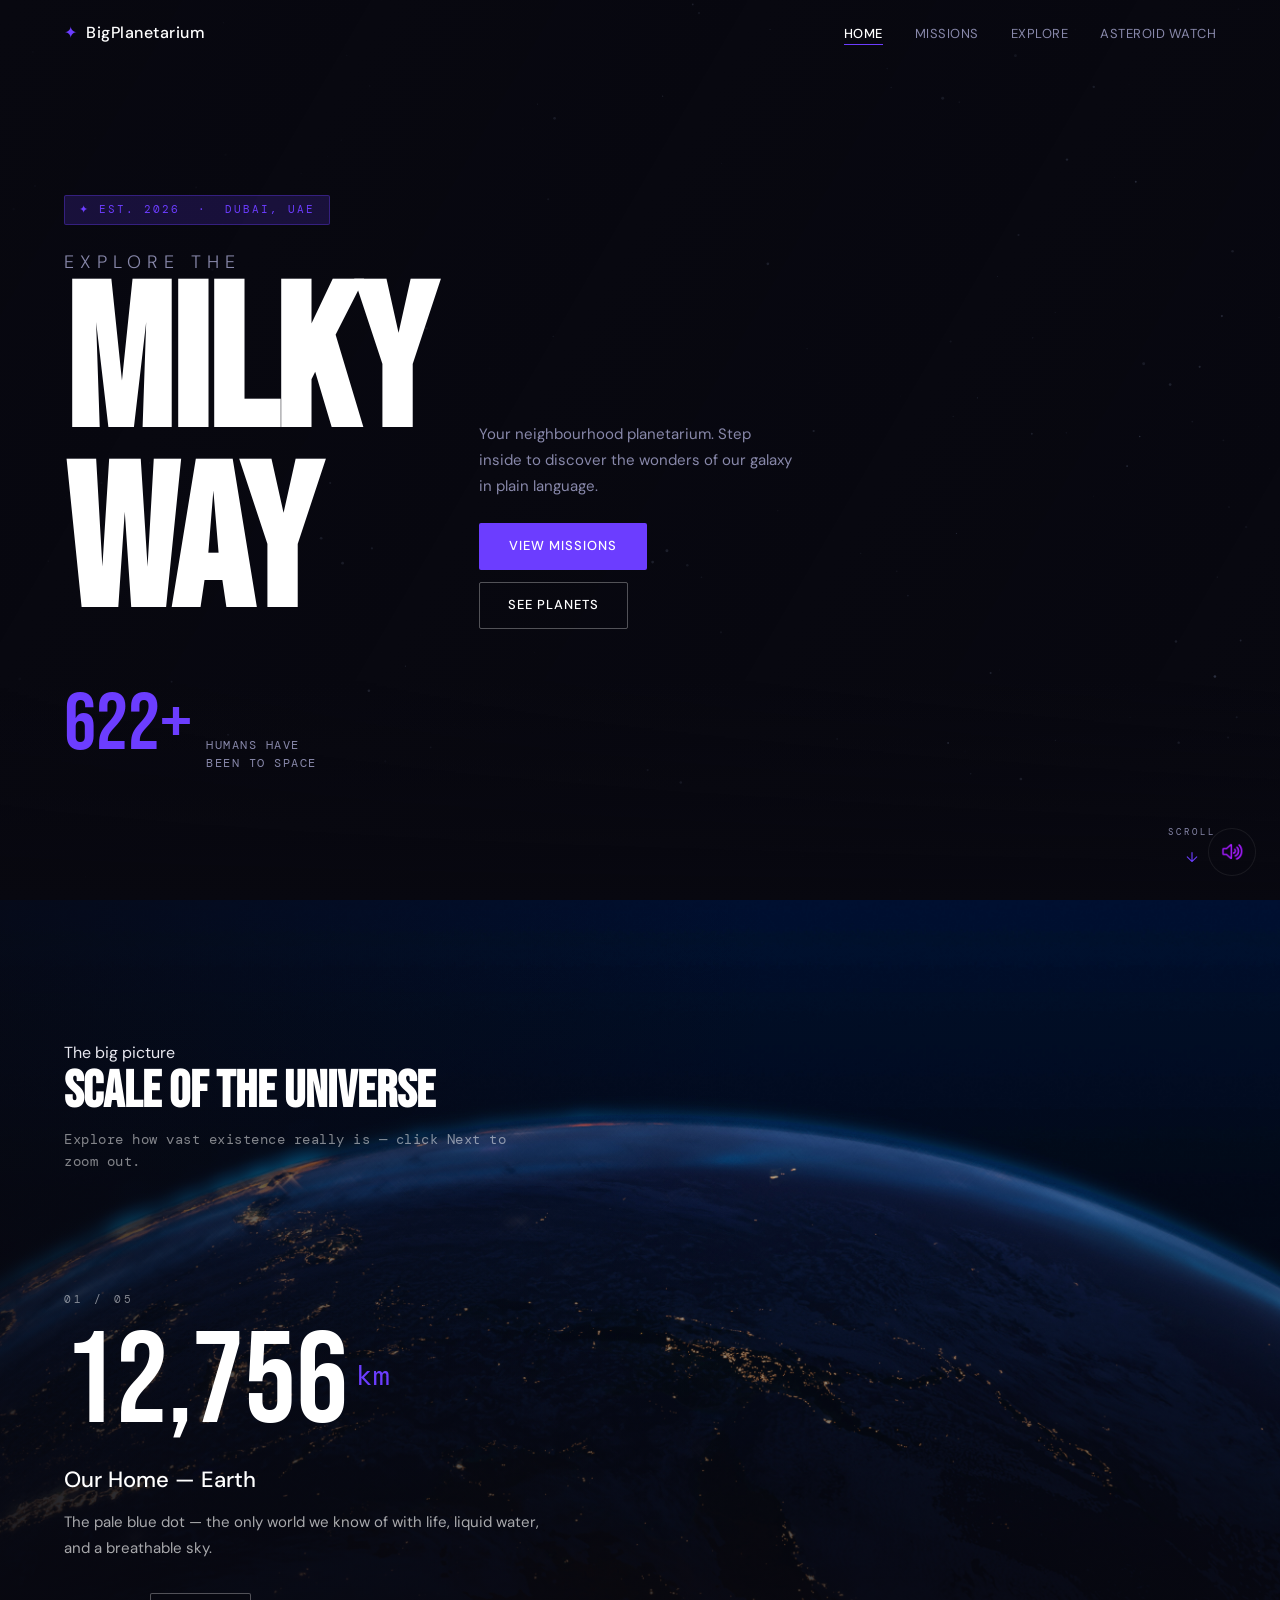
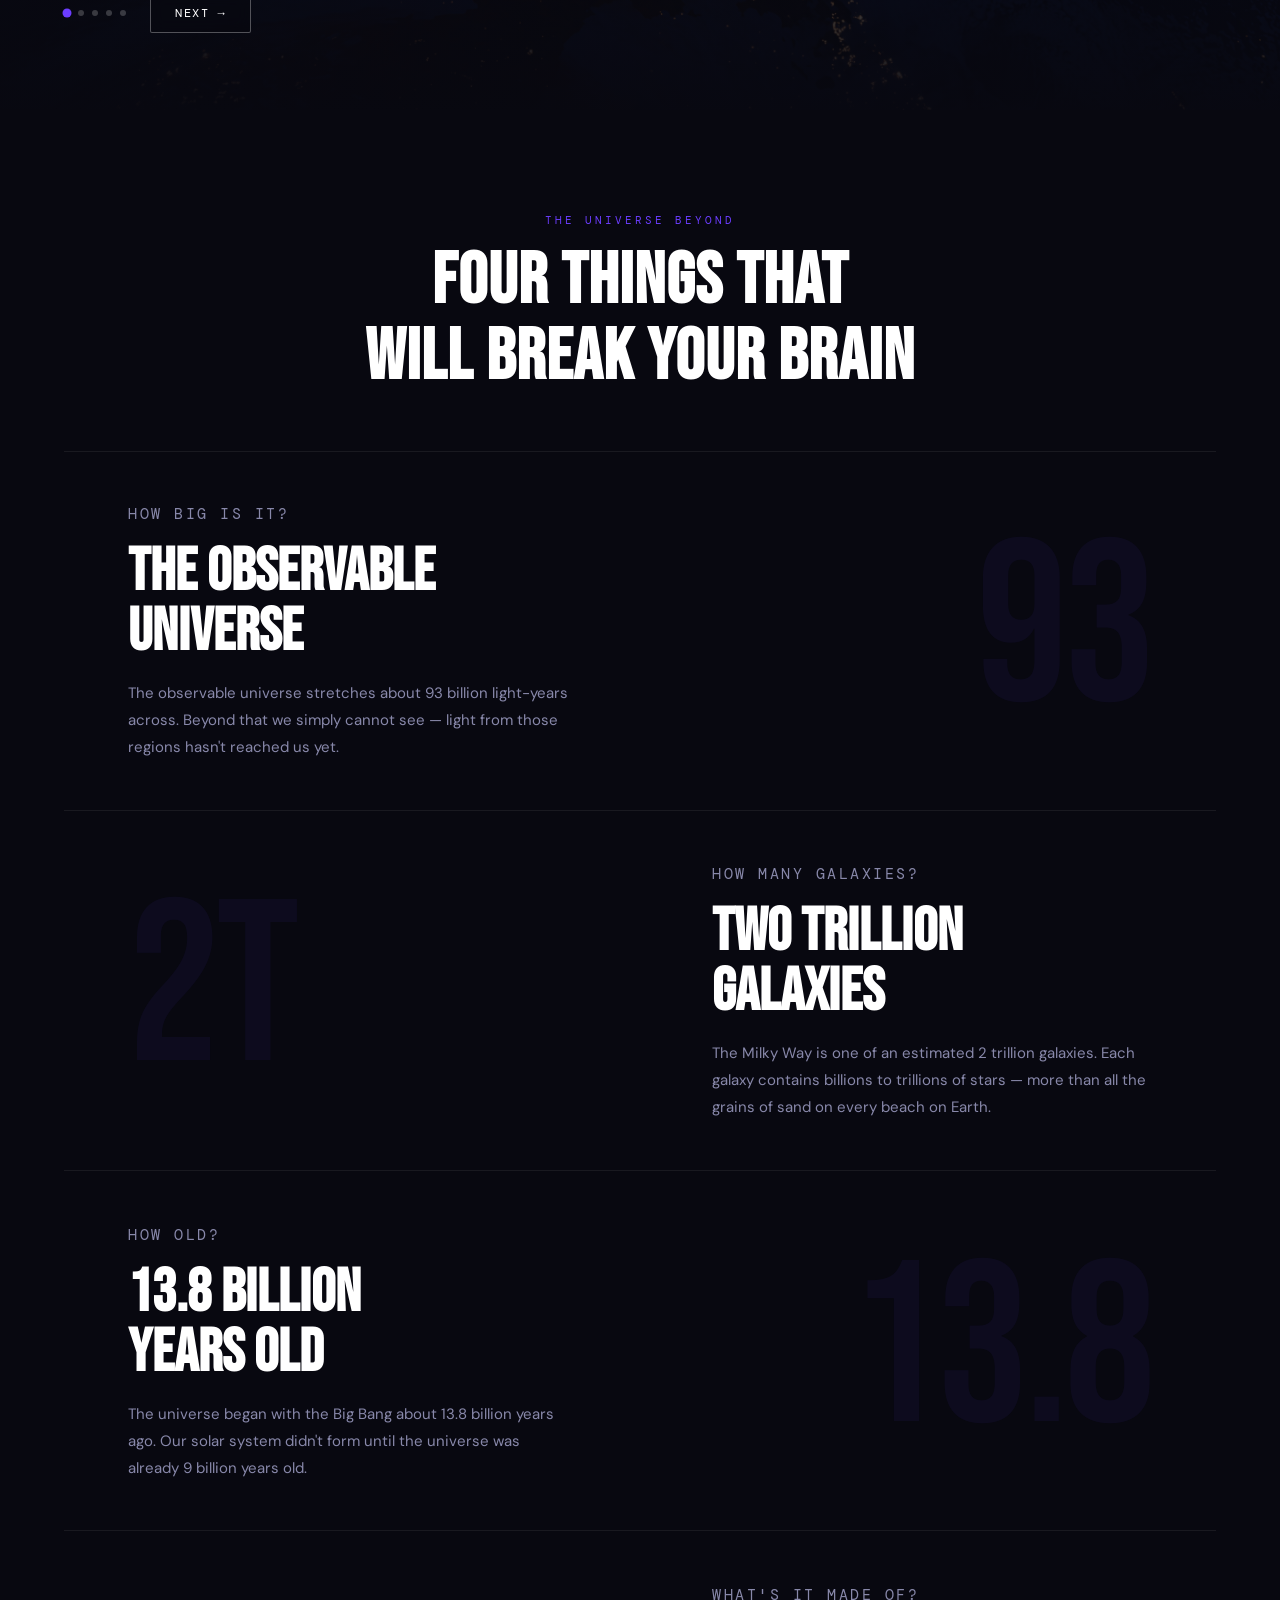
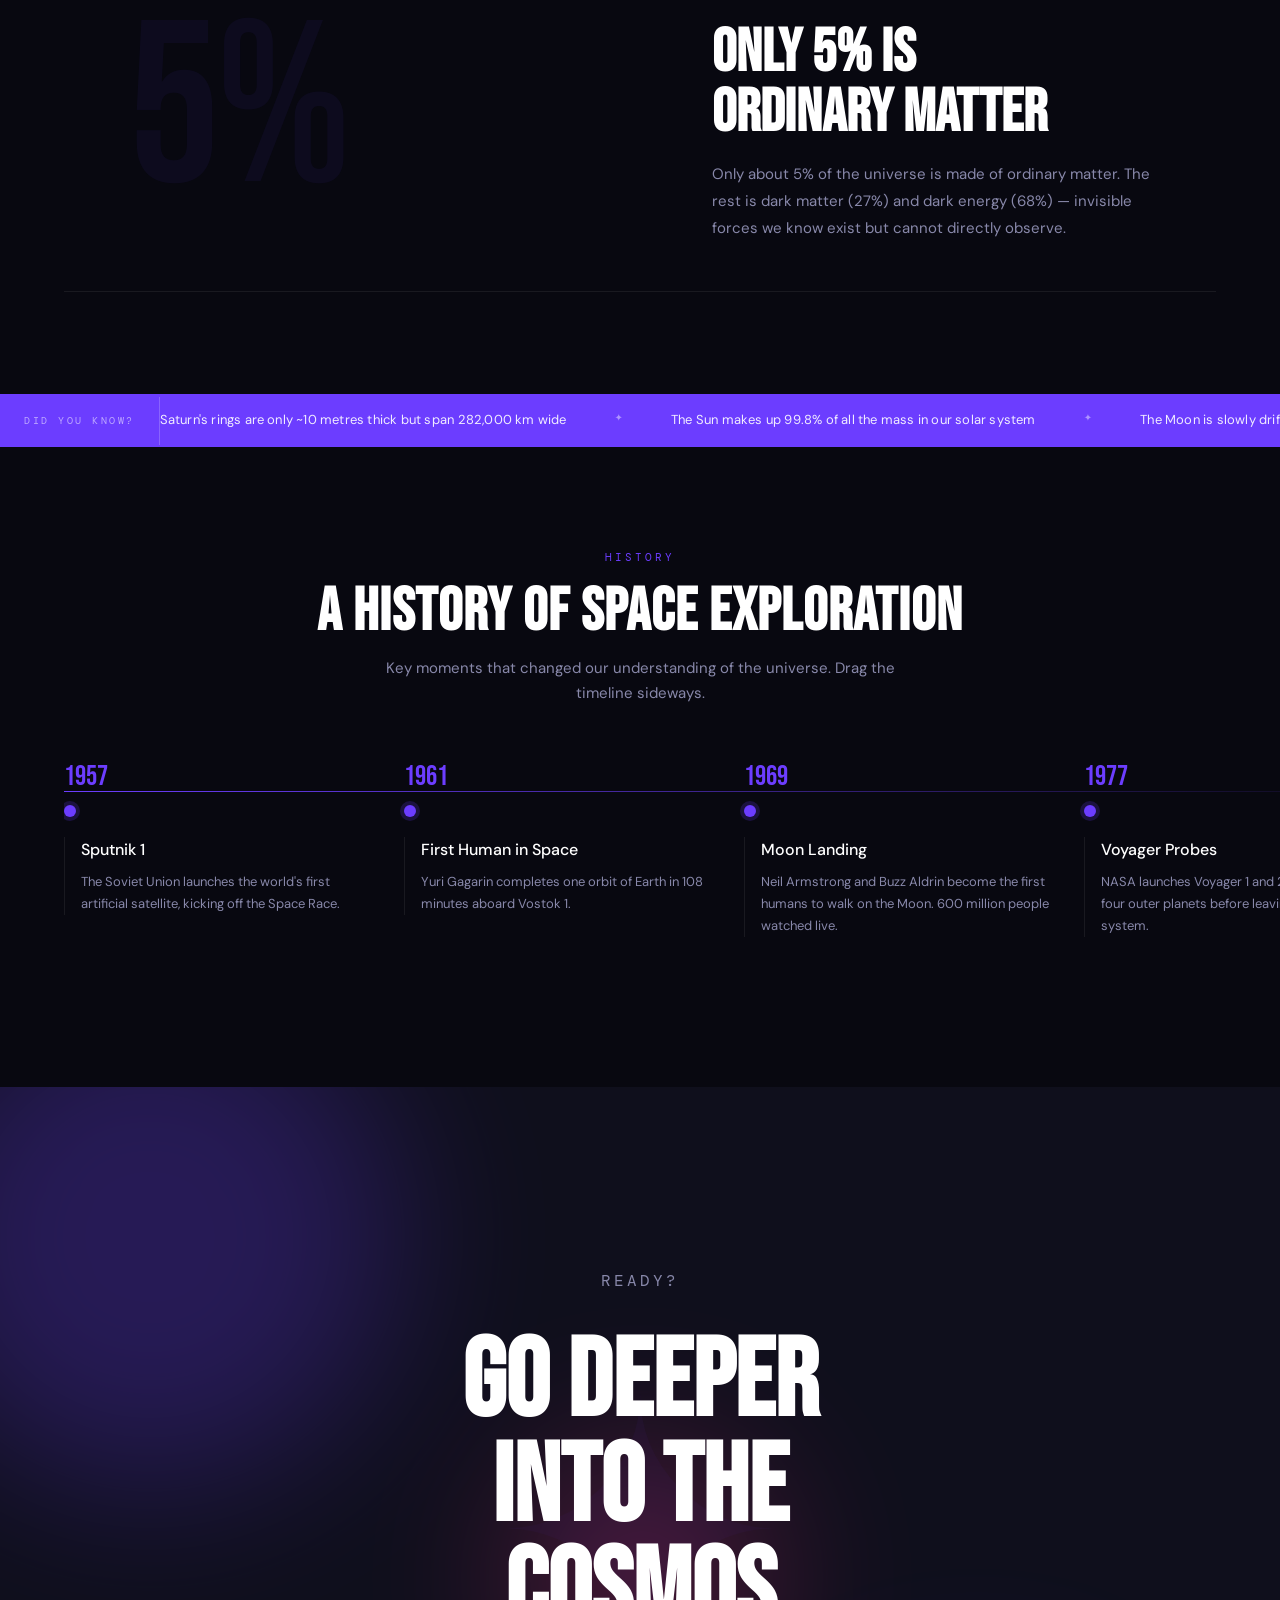
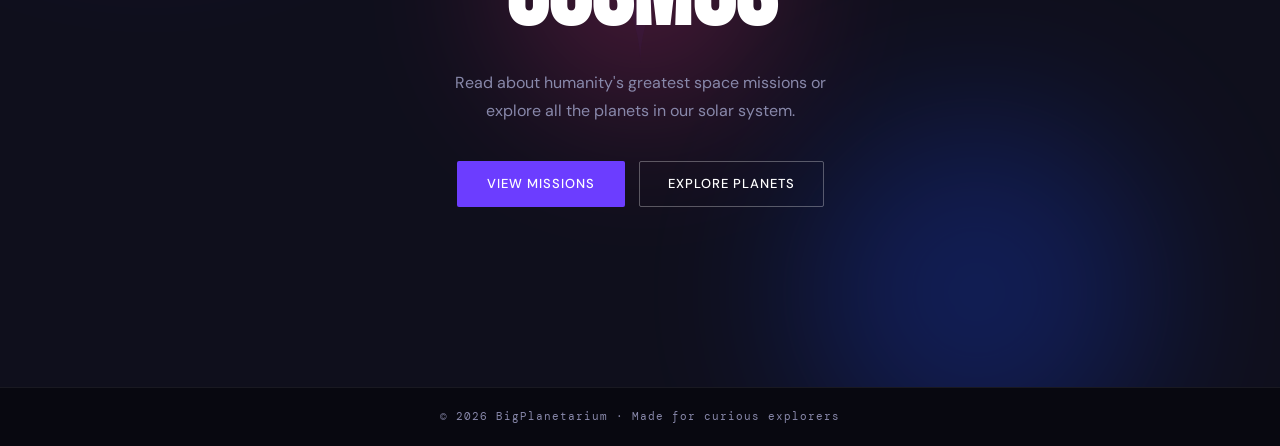
==== commit 8f3164cf: "Add files via upload" ====
--- a/index.html
+++ b/index.html
@@ -77,8 +77,8 @@
 
       <!-- Full-bleed image area -->
       <div class="scale-img-wrap" aria-hidden="true">
-        <img class="scale-img" id="scaleImg" src="https://upload.wikimedia.org/wikipedia/commons/thumb/9/97/The_Earth_seen_from_Apollo_17.jpg/1024px-The_Earth_seen_from_Apollo_17.jpg" alt="">
-        <img class="scale-img scale-img--next" id="scaleImgNext" src="" alt="">
+        <img class="scale-img" id="scaleImg" src="Assets/earthh.jpg" alt="">
+        <img class="scale-img scale-img--next" id="scaleImgNext" src="" alt="" style="opacity:0">
         <div class="scale-img-vignette"></div>
       </div>
 
--- a/style.css
+++ b/style.css
@@ -516,6 +516,11 @@
   height: 100%;
   object-fit: cover;
   object-position: center;
+}
+
+.scale-img--next {
+  opacity: 0;
+  visibility: hidden;
 }
 
 /* Gradient vignette so text stays readable */
@@ -1550,116 +1555,3 @@
   }
   .reveal { opacity: 1; transform: none; }
 }
-
-
-
-/* ── COUNTDOWN TIMER ────────────────────────────────────────── */
-
-/* Two-column layout: list left, countdown right */
-.upcoming-layout {
-  display: flex;
-  gap: 3rem;
-  align-items: flex-start;
-  max-width: 1100px;
-  margin: 0 auto;
-  padding: 0 1.5rem;
-}
-
-.upcoming-layout .upcoming-list {
-  flex: 1 1 0;
-}
-
-.countdown-block {
-  flex: 0 0 300px;
-  position: sticky;
-  top: 100px;
-  text-align: center;
-  background: var(--bg-card);
-  border: 1px solid var(--accent-border);
-  border-radius: 16px;
-  padding: 2rem 1.5rem;
-  box-shadow: 0 0 40px rgba(108, 61, 255, 0.12);
-}
-
-.countdown-mission-title {
-  font-size: 0.75rem;
-  letter-spacing: 0.14em;
-  text-transform: uppercase;
-  color: var(--accent);
-  margin-bottom: 0.75rem;
-}
-
-.countdown-mission-name {
-  font-family: 'Bebas Neue', sans-serif;
-  font-size: clamp(1.6rem, 3vw, 2.2rem);
-  color: var(--white);
-  line-height: 1.15;
-  margin-bottom: 0.4rem;
-  letter-spacing: 0.02em;
-}
-
-.countdown-mission-date {
-  font-size: 0.8rem;
-  color: var(--muted);
-  letter-spacing: 0.08em;
-  text-transform: uppercase;
-  margin-bottom: 1.6rem;
-}
-
-.countdown-timer {
-  display: flex;
-  justify-content: center;
-  align-items: center;
-  gap: 0.3rem;
-  flex-wrap: wrap;
-}
-
-.countdown-unit {
-  display: flex;
-  flex-direction: column;
-  align-items: center;
-  min-width: 56px;
-}
-
-.countdown-num {
-  font-family: 'DM Mono', monospace;
-  font-size: clamp(1.4rem, 3vw, 2rem);
-  font-weight: 700;
-  color: var(--white);
-  background: var(--bg-surface);
-  border: 1px solid var(--accent-border);
-  border-radius: 8px;
-  padding: 0.35rem 0.6rem;
-  min-width: 56px;
-  text-align: center;
-  box-shadow: 0 0 12px rgba(108, 61, 255, 0.15);
-  letter-spacing: 0.04em;
-}
-
-.countdown-unit-label {
-  font-size: 0.62rem;
-  letter-spacing: 0.1em;
-  text-transform: uppercase;
-  color: var(--muted);
-  margin-top: 0.4rem;
-}
-
-.countdown-sep {
-  font-size: 1.4rem;
-  font-weight: 700;
-  color: var(--accent);
-  padding-bottom: 1.2rem;
-  align-self: center;
-}
-
-/* Stack on mobile */
-@media (max-width: 768px) {
-  .upcoming-layout {
-    flex-direction: column;
-  }
-  .countdown-block {
-    flex: none;
-    width: 100%;
-    position: static;
-  }
-}
